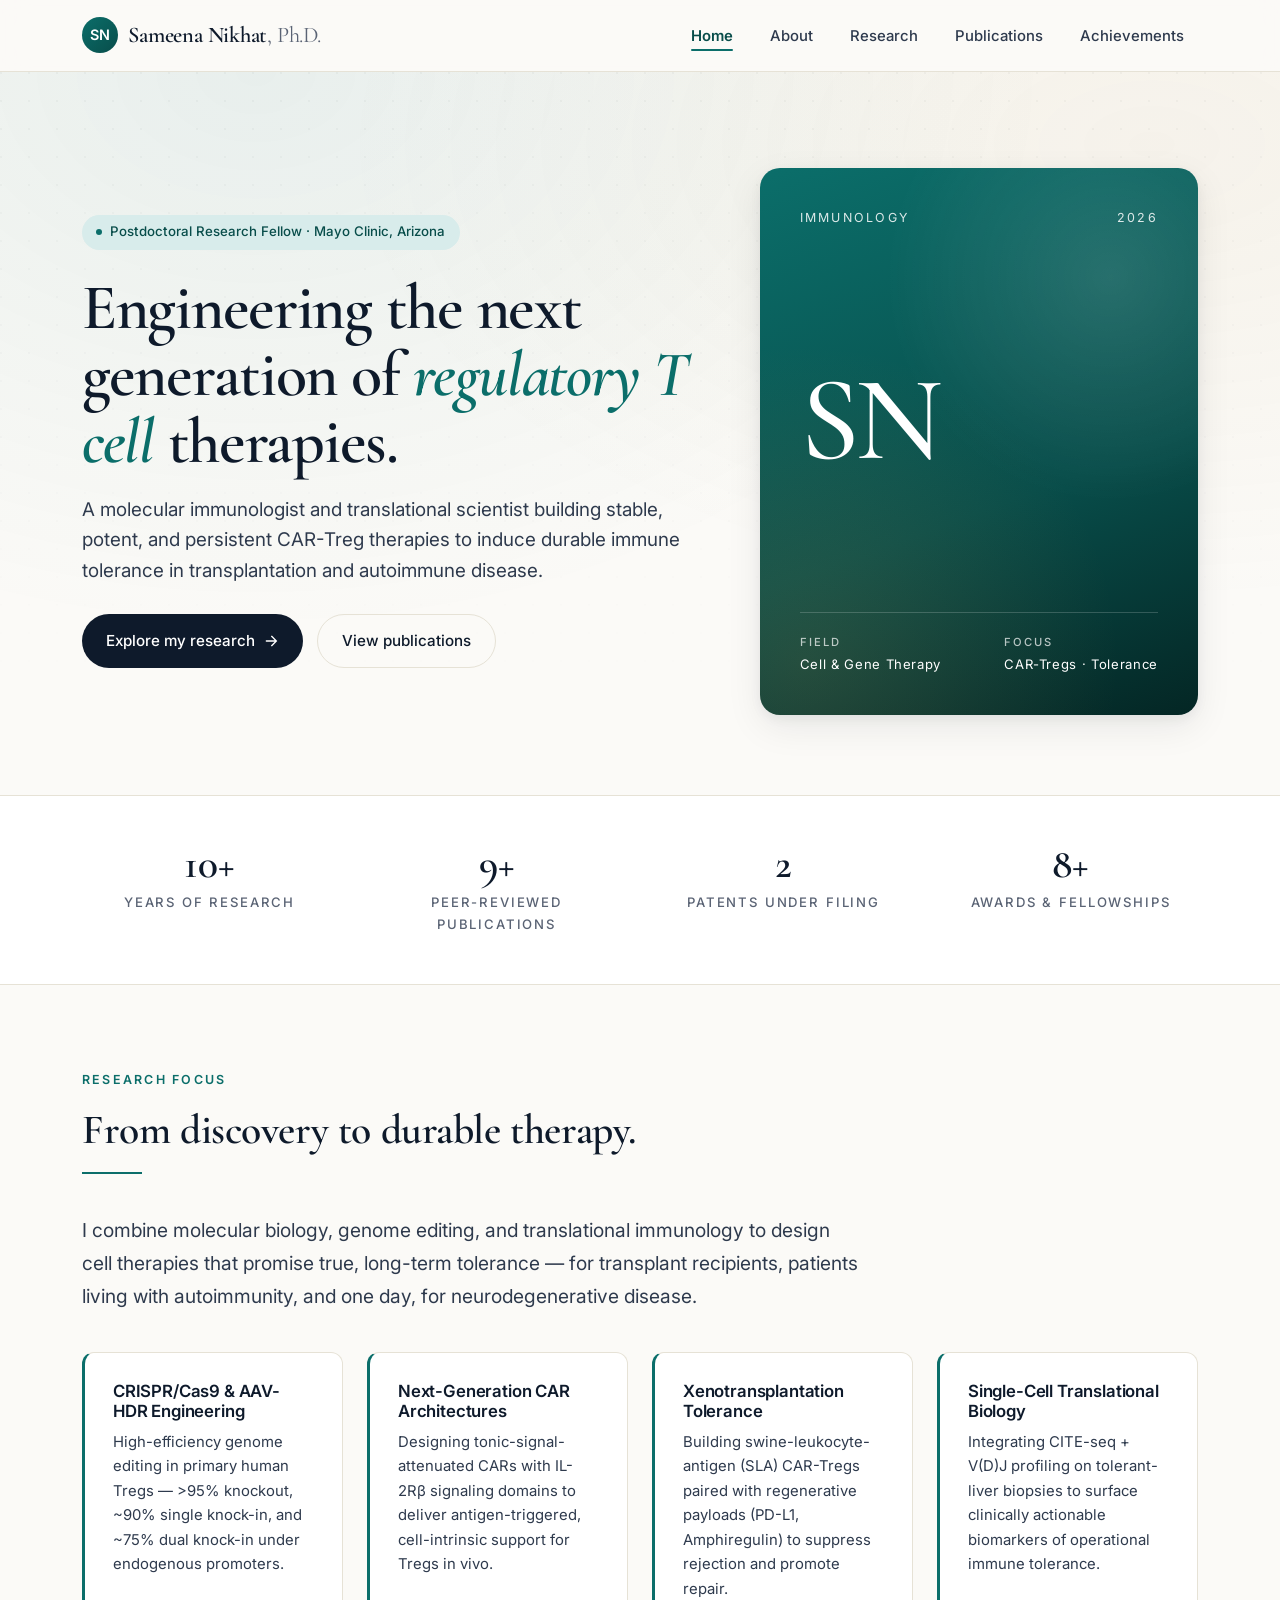
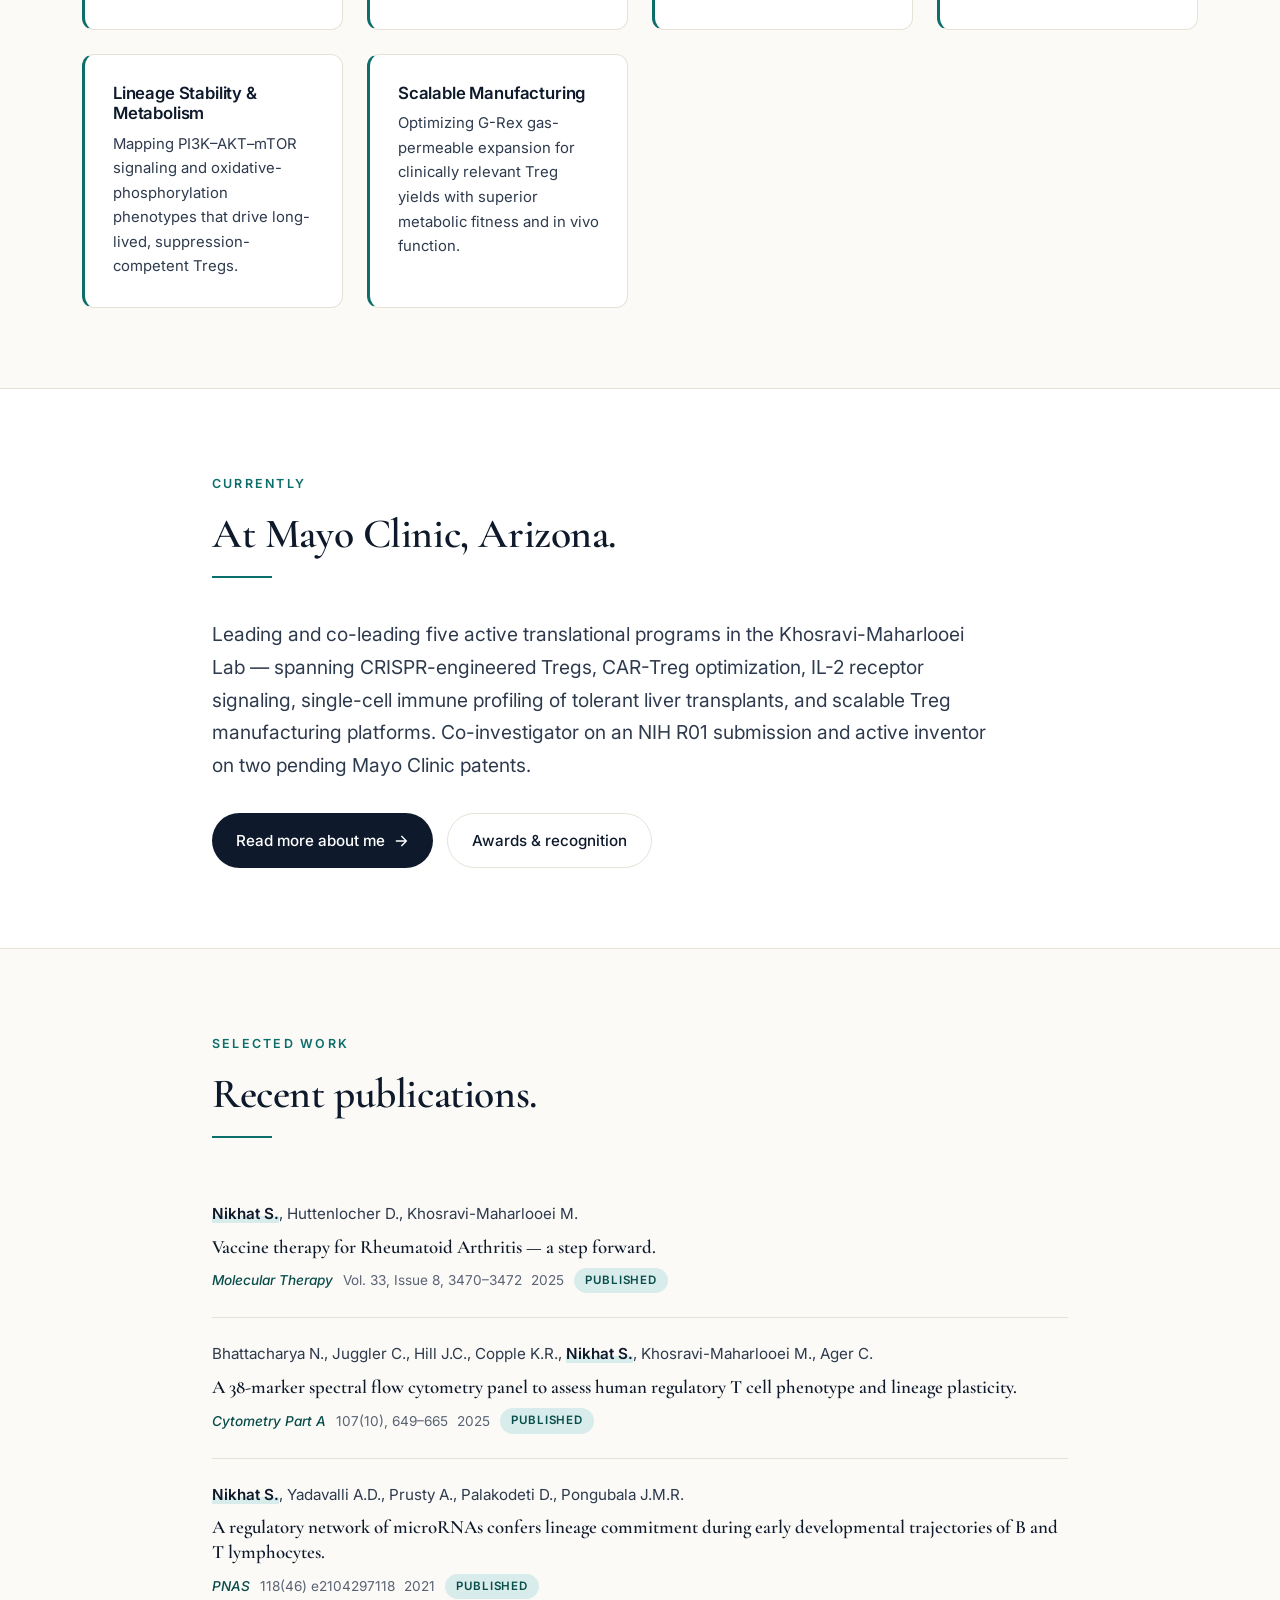
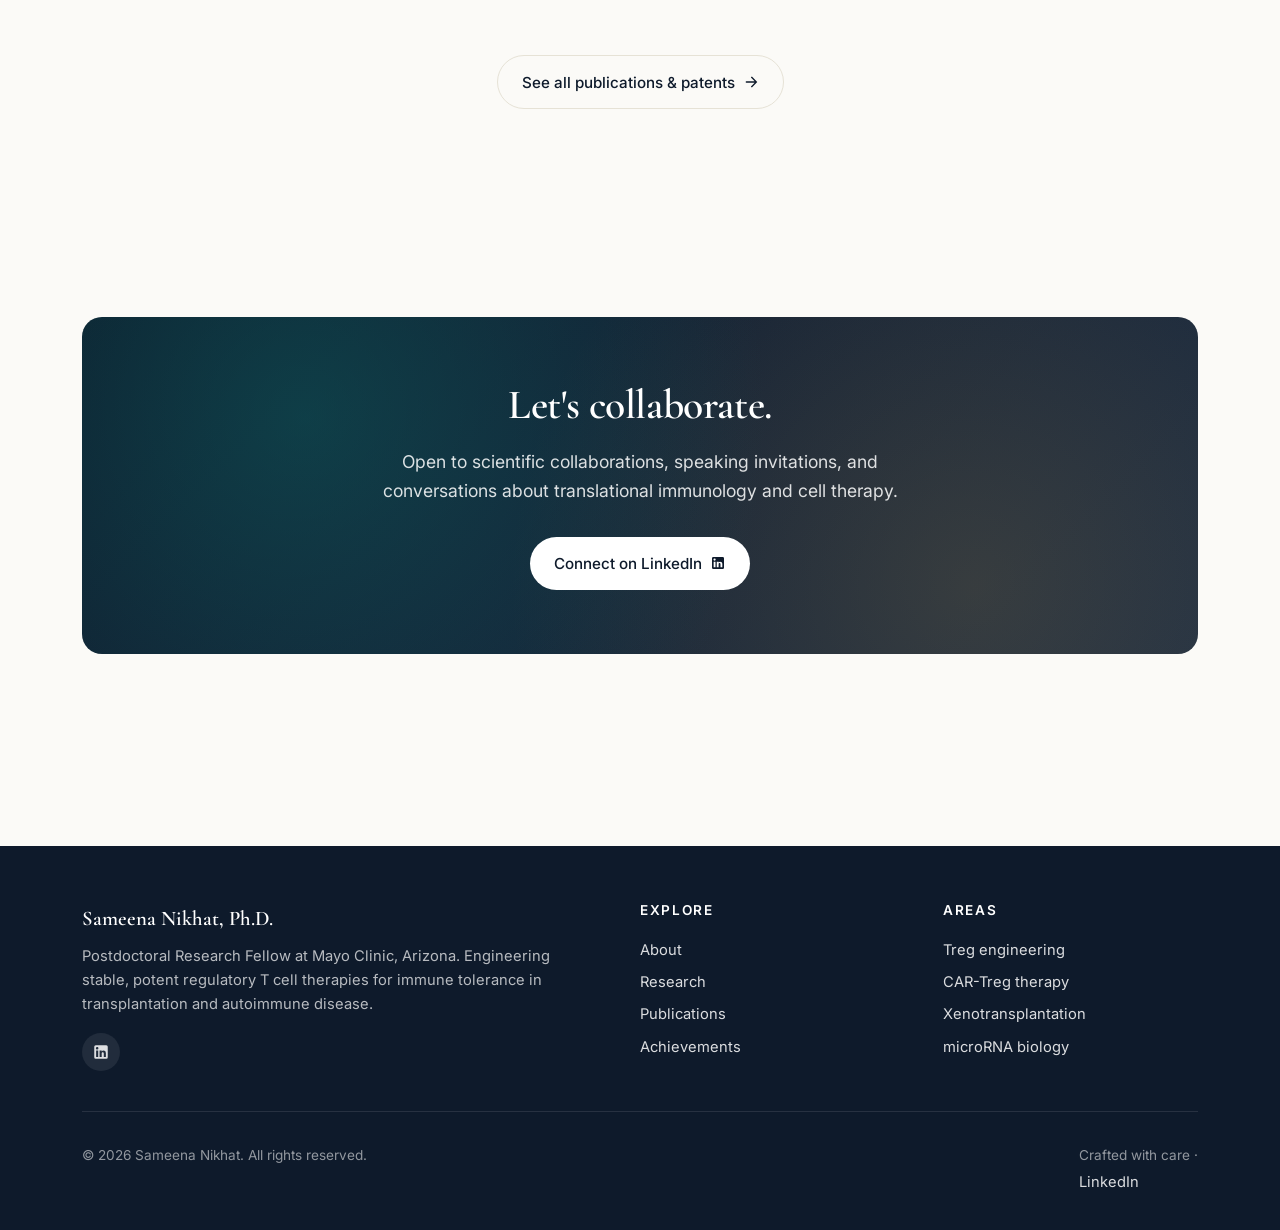
==== index.html @ 71b4f2ca "Initial commit: multi-page professional profile Five-page profile site for Sameena Nikhat, Ph.D. — P" ====
<!DOCTYPE html>
<html lang="en">
<head>
    <meta charset="UTF-8" />
    <meta name="viewport" content="width=device-width, initial-scale=1.0" />
    <title>Sameena Nikhat, Ph.D. — Immunologist · Cell &amp; Gene Therapy Scientist</title>
    <meta name="description" content="Postdoctoral Research Fellow at Mayo Clinic engineering next-generation regulatory T cell (Treg) and CAR-Treg therapies for transplantation tolerance and autoimmune disease." />
    <meta name="author" content="Sameena Nikhat" />
    <meta name="theme-color" content="#0b6e6a" />
    <meta property="og:title" content="Sameena Nikhat, Ph.D. — Immunologist · Cell &amp; Gene Therapy Scientist" />
    <meta property="og:description" content="Engineering stable, lymphodepletion-resistant Treg and CAR-Treg therapies for immune tolerance." />
    <meta property="og:type" content="website" />

    <link rel="preconnect" href="https://fonts.googleapis.com" />
    <link rel="preconnect" href="https://fonts.gstatic.com" crossorigin />
    <link href="https://fonts.googleapis.com/css2?family=Cormorant+Garamond:wght@500;600;700&family=Inter:wght@400;500;600;700&display=swap" rel="stylesheet" />
    <link rel="stylesheet" href="assets/css/styles.css" />
    <link rel="icon" type="image/svg+xml" href="data:image/svg+xml,%3Csvg xmlns='http://www.w3.org/2000/svg' viewBox='0 0 100 100'%3E%3Crect width='100' height='100' rx='22' fill='%230b6e6a'/%3E%3Ctext x='50' y='66' font-family='Georgia, serif' font-size='52' fill='white' text-anchor='middle' font-weight='600'%3ESN%3C/text%3E%3C/svg%3E" />
</head>
<body>
    <header class="nav" role="banner">
        <div class="nav-inner">
            <a href="index.html" class="brand" aria-label="Sameena Nikhat — home">
                <span class="brand-mark">SN</span>
                <span>Sameena Nikhat<span style="color: var(--color-muted); font-weight: 400;">, Ph.D.</span></span>
            </a>
            <button class="nav-toggle" aria-label="Toggle navigation menu" aria-expanded="false">
                <svg viewBox="0 0 24 24" fill="none" stroke="currentColor" stroke-width="2" stroke-linecap="round"><line x1="3" y1="6" x2="21" y2="6"/><line x1="3" y1="12" x2="21" y2="12"/><line x1="3" y1="18" x2="21" y2="18"/></svg>
            </button>
            <nav>
                <ul class="nav-links">
                    <li><a href="index.html" class="active">Home</a></li>
                    <li><a href="about.html">About</a></li>
                    <li><a href="research.html">Research</a></li>
                    <li><a href="publications.html">Publications</a></li>
                    <li><a href="achievements.html">Achievements</a></li>
                </ul>
            </nav>
        </div>
    </header>

    <main>
        <section class="hero" aria-label="Introduction">
            <div class="hero-inner">
                <div class="reveal">
                    <span class="hero-tagline"><span class="dot"></span> Postdoctoral Research Fellow · Mayo Clinic, Arizona</span>
                    <h1>Engineering the next generation of <span class="accent">regulatory T cell</span> therapies.</h1>
                    <p class="hero-subtitle">
                        A molecular immunologist and translational scientist building stable, potent, and persistent CAR-Treg therapies to induce durable immune tolerance in transplantation and autoimmune disease.
                    </p>
                    <div class="hero-actions">
                        <a href="research.html" class="btn btn-primary">
                            Explore my research
                            <svg viewBox="0 0 24 24" fill="none" stroke="currentColor" stroke-width="2" stroke-linecap="round"><path d="M5 12h14M13 5l7 7-7 7"/></svg>
                        </a>
                        <a href="publications.html" class="btn btn-ghost">
                            View publications
                        </a>
                    </div>
                </div>

                <div class="hero-card reveal" aria-hidden="true">
                    <div class="hero-card-top">
                        <span>Immunology</span>
                        <span>2026</span>
                    </div>
                    <div class="hero-card-monogram">SN</div>
                    <div class="hero-card-bottom">
                        <div>
                            <strong>Field</strong>
                            Cell &amp; Gene Therapy
                        </div>
                        <div>
                            <strong>Focus</strong>
                            CAR-Tregs · Tolerance
                        </div>
                    </div>
                </div>
            </div>
        </section>

        <section class="stats" aria-label="At a glance">
            <div class="container">
                <div class="stats-grid">
                    <div class="reveal">
                        <div class="stat-num" data-target="10" data-plus="true">10+</div>
                        <div class="stat-label">Years of Research</div>
                    </div>
                    <div class="reveal">
                        <div class="stat-num" data-target="9" data-plus="true">9+</div>
                        <div class="stat-label">Peer-Reviewed Publications</div>
                    </div>
                    <div class="reveal">
                        <div class="stat-num" data-target="2">2</div>
                        <div class="stat-label">Patents Under Filing</div>
                    </div>
                    <div class="reveal">
                        <div class="stat-num" data-target="8" data-plus="true">8+</div>
                        <div class="stat-label">Awards &amp; Fellowships</div>
                    </div>
                </div>
            </div>
        </section>

        <section aria-label="Research focus">
            <div class="container">
                <div class="reveal">
                    <span class="eyebrow">Research Focus</span>
                    <h2 class="section-title">From discovery to durable therapy.</h2>
                    <p class="lead">
                        I combine molecular biology, genome editing, and translational immunology to design cell therapies that promise true, long-term tolerance — for transplant recipients, patients living with autoimmunity, and one day, for neurodegenerative disease.
                    </p>
                </div>

                <div class="focus-list">
                    <div class="focus-item reveal">
                        <h3>CRISPR/Cas9 &amp; AAV-HDR Engineering</h3>
                        <p>High-efficiency genome editing in primary human Tregs — >95% knockout, ~90% single knock-in, and ~75% dual knock-in under endogenous promoters.</p>
                    </div>
                    <div class="focus-item reveal">
                        <h3>Next-Generation CAR Architectures</h3>
                        <p>Designing tonic-signal-attenuated CARs with IL-2Rβ signaling domains to deliver antigen-triggered, cell-intrinsic support for Tregs in vivo.</p>
                    </div>
                    <div class="focus-item reveal">
                        <h3>Xenotransplantation Tolerance</h3>
                        <p>Building swine-leukocyte-antigen (SLA) CAR-Tregs paired with regenerative payloads (PD-L1, Amphiregulin) to suppress rejection and promote repair.</p>
                    </div>
                    <div class="focus-item reveal">
                        <h3>Single-Cell Translational Biology</h3>
                        <p>Integrating CITE-seq + V(D)J profiling on tolerant-liver biopsies to surface clinically actionable biomarkers of operational immune tolerance.</p>
                    </div>
                    <div class="focus-item reveal">
                        <h3>Lineage Stability &amp; Metabolism</h3>
                        <p>Mapping PI3K–AKT–mTOR signaling and oxidative-phosphorylation phenotypes that drive long-lived, suppression-competent Tregs.</p>
                    </div>
                    <div class="focus-item reveal">
                        <h3>Scalable Manufacturing</h3>
                        <p>Optimizing G-Rex gas-permeable expansion for clinically relevant Treg yields with superior metabolic fitness and in vivo function.</p>
                    </div>
                </div>
            </div>
        </section>

        <section class="alt-bg" aria-label="Currently">
            <div class="container-narrow">
                <div class="reveal">
                    <span class="eyebrow">Currently</span>
                    <h2 class="section-title">At Mayo Clinic, Arizona.</h2>
                    <p class="lead" style="margin-bottom: 2rem;">
                        Leading and co-leading five active translational programs in the Khosravi-Maharlooei Lab — spanning CRISPR-engineered Tregs, CAR-Treg optimization, IL-2 receptor signaling, single-cell immune profiling of tolerant liver transplants, and scalable Treg manufacturing platforms. Co-investigator on an NIH R01 submission and active inventor on two pending Mayo Clinic patents.
                    </p>
                    <div class="hero-actions">
                        <a href="about.html" class="btn btn-primary">
                            Read more about me
                            <svg viewBox="0 0 24 24" fill="none" stroke="currentColor" stroke-width="2" stroke-linecap="round"><path d="M5 12h14M13 5l7 7-7 7"/></svg>
                        </a>
                        <a href="achievements.html" class="btn btn-ghost">Awards &amp; recognition</a>
                    </div>
                </div>
            </div>
        </section>

        <section aria-label="Selected publications">
            <div class="container-narrow">
                <div class="reveal">
                    <span class="eyebrow">Selected Work</span>
                    <h2 class="section-title">Recent publications.</h2>
                </div>

                <ul class="pub-list">
                    <li class="pub-item reveal">
                        <p class="pub-authors"><span class="self">Nikhat S.</span>, Huttenlocher D., Khosravi-Maharlooei M.</p>
                        <p class="pub-title">Vaccine therapy for Rheumatoid Arthritis — a step forward.</p>
                        <div class="pub-meta">
                            <span class="pub-journal">Molecular Therapy</span>
                            <span>Vol. 33, Issue 8, 3470–3472</span>
                            <span>2025</span>
                            <span class="pub-badge published">Published</span>
                        </div>
                    </li>
                    <li class="pub-item reveal">
                        <p class="pub-authors">Bhattacharya N., Juggler C., Hill J.C., Copple K.R., <span class="self">Nikhat S.</span>, Khosravi-Maharlooei M., Ager C.</p>
                        <p class="pub-title">A 38-marker spectral flow cytometry panel to assess human regulatory T cell phenotype and lineage plasticity.</p>
                        <div class="pub-meta">
                            <span class="pub-journal">Cytometry Part A</span>
                            <span>107(10), 649–665</span>
                            <span>2025</span>
                            <span class="pub-badge published">Published</span>
                        </div>
                    </li>
                    <li class="pub-item reveal">
                        <p class="pub-authors"><span class="self">Nikhat S.</span>, Yadavalli A.D., Prusty A., Palakodeti D., Pongubala J.M.R.</p>
                        <p class="pub-title">A regulatory network of microRNAs confers lineage commitment during early developmental trajectories of B and T lymphocytes.</p>
                        <div class="pub-meta">
                            <span class="pub-journal">PNAS</span>
                            <span>118(46) e2104297118</span>
                            <span>2021</span>
                            <span class="pub-badge published">Published</span>
                        </div>
                    </li>
                </ul>

                <div style="text-align: center; margin-top: 2rem;">
                    <a href="publications.html" class="btn btn-ghost">
                        See all publications &amp; patents
                        <svg viewBox="0 0 24 24" fill="none" stroke="currentColor" stroke-width="2" stroke-linecap="round"><path d="M5 12h14M13 5l7 7-7 7"/></svg>
                    </a>
                </div>
            </div>
        </section>

        <section>
            <div class="container">
                <div class="cta reveal">
                    <h2>Let's collaborate.</h2>
                    <p>Open to scientific collaborations, speaking invitations, and conversations about translational immunology and cell therapy.</p>
                    <a href="https://www.linkedin.com/in/sameena-nikhat-0a980424a/" target="_blank" rel="noopener noreferrer" class="btn btn-primary">
                        Connect on LinkedIn
                        <svg viewBox="0 0 24 24" fill="currentColor"><path d="M19 3a2 2 0 0 1 2 2v14a2 2 0 0 1-2 2H5a2 2 0 0 1-2-2V5a2 2 0 0 1 2-2h14m-.5 15.5v-5.3a3.26 3.26 0 0 0-3.26-3.26c-.85 0-1.84.52-2.32 1.3v-1.11h-2.79v8.37h2.79v-4.93c0-.77.62-1.4 1.39-1.4a1.4 1.4 0 0 1 1.4 1.4v4.93h2.79M6.88 8.56a1.68 1.68 0 0 0 1.68-1.68c0-.93-.75-1.69-1.68-1.69a1.69 1.69 0 0 0-1.69 1.69c0 .93.76 1.68 1.69 1.68m1.39 9.94v-8.37H5.5v8.37h2.77z"/></svg>
                    </a>
                </div>
            </div>
        </section>
    </main>

    <footer role="contentinfo">
        <div class="container">
            <div class="footer-grid">
                <div>
                    <p class="footer-brand">Sameena Nikhat, Ph.D.</p>
                    <p>Postdoctoral Research Fellow at Mayo Clinic, Arizona. Engineering stable, potent regulatory T cell therapies for immune tolerance in transplantation and autoimmune disease.</p>
                    <div class="social-row" aria-label="Social links">
                        <a href="https://www.linkedin.com/in/sameena-nikhat-0a980424a/" target="_blank" rel="noopener noreferrer" aria-label="LinkedIn">
                            <svg viewBox="0 0 24 24" fill="currentColor"><path d="M19 3a2 2 0 0 1 2 2v14a2 2 0 0 1-2 2H5a2 2 0 0 1-2-2V5a2 2 0 0 1 2-2h14m-.5 15.5v-5.3a3.26 3.26 0 0 0-3.26-3.26c-.85 0-1.84.52-2.32 1.3v-1.11h-2.79v8.37h2.79v-4.93c0-.77.62-1.4 1.39-1.4a1.4 1.4 0 0 1 1.4 1.4v4.93h2.79M6.88 8.56a1.68 1.68 0 0 0 1.68-1.68c0-.93-.75-1.69-1.68-1.69a1.69 1.69 0 0 0-1.69 1.69c0 .93.76 1.68 1.69 1.68m1.39 9.94v-8.37H5.5v8.37h2.77z"/></svg>
                        </a>
                    </div>
                </div>
                <div>
                    <h4>Explore</h4>
                    <a href="about.html">About</a>
                    <a href="research.html">Research</a>
                    <a href="publications.html">Publications</a>
                    <a href="achievements.html">Achievements</a>
                </div>
                <div>
                    <h4>Areas</h4>
                    <a href="research.html#postdoctoral">Treg engineering</a>
                    <a href="research.html#postdoctoral">CAR-Treg therapy</a>
                    <a href="research.html#postdoctoral">Xenotransplantation</a>
                    <a href="research.html#predoctoral">microRNA biology</a>
                </div>
            </div>
            <div class="footer-bottom">
                <span>&copy; <span data-year>2026</span> Sameena Nikhat. All rights reserved.</span>
                <span>Crafted with care · <a href="https://www.linkedin.com/in/sameena-nikhat-0a980424a/" target="_blank" rel="noopener noreferrer">LinkedIn</a></span>
            </div>
        </div>
    </footer>

    <script src="assets/js/main.js"></script>
</body>
</html>
---- assets/css/styles.css ----
/* =============================================================
   Sameena Nikhat — Professional Profile
   Design system: warm-modern scientific
   ============================================================= */

:root {
    --color-bg: #fbfaf7;
    --color-bg-elevated: #ffffff;
    --color-bg-tint: #f3efe7;
    --color-ink: #0e1a2b;
    --color-ink-soft: #2e3a4d;
    --color-muted: #5a6374;
    --color-rule: #e6e2d6;
    --color-accent: #0b6e6a;
    --color-accent-soft: #d8eceb;
    --color-accent-deep: #084d4a;
    --color-gold: #b08a3e;

    --font-display: "Cormorant Garamond", "Playfair Display", Georgia, serif;
    --font-body: "Inter", -apple-system, BlinkMacSystemFont, "Segoe UI", Roboto, sans-serif;
    --font-mono: "JetBrains Mono", ui-monospace, "SF Mono", monospace;

    --shadow-sm: 0 1px 2px rgba(14, 26, 43, 0.04), 0 1px 3px rgba(14, 26, 43, 0.06);
    --shadow-md: 0 4px 14px rgba(14, 26, 43, 0.06), 0 2px 6px rgba(14, 26, 43, 0.04);
    --shadow-lg: 0 12px 36px rgba(14, 26, 43, 0.08), 0 4px 12px rgba(14, 26, 43, 0.05);

    --radius-sm: 6px;
    --radius-md: 12px;
    --radius-lg: 20px;

    --max-width: 1180px;
    --transition: 220ms cubic-bezier(0.4, 0, 0.2, 1);
}

* {
    box-sizing: border-box;
    margin: 0;
    padding: 0;
}

html {
    scroll-behavior: smooth;
    font-size: 16px;
}

body {
    background-color: var(--color-bg);
    color: var(--color-ink);
    font-family: var(--font-body);
    font-weight: 400;
    line-height: 1.65;
    -webkit-font-smoothing: antialiased;
    -moz-osx-font-smoothing: grayscale;
    text-rendering: optimizeLegibility;
    overflow-x: hidden;
}

a {
    color: var(--color-accent);
    text-decoration: none;
    transition: color var(--transition);
}

a:hover {
    color: var(--color-accent-deep);
}

img {
    max-width: 100%;
    display: block;
}

/* =========== Layout =========== */
.container {
    max-width: var(--max-width);
    margin: 0 auto;
    padding: 0 2rem;
}

.container-narrow {
    max-width: 920px;
    margin: 0 auto;
    padding: 0 2rem;
}

section {
    padding: 5rem 0;
}

/* =========== Typography =========== */
h1, h2, h3, h4 {
    font-family: var(--font-display);
    font-weight: 600;
    color: var(--color-ink);
    letter-spacing: -0.01em;
    line-height: 1.2;
}

h1 {
    font-size: clamp(2.4rem, 5vw, 4rem);
    line-height: 1.05;
    letter-spacing: -0.02em;
}

h2 {
    font-size: clamp(1.85rem, 3.5vw, 2.6rem);
    margin-bottom: 1.25rem;
}

h3 {
    font-size: 1.45rem;
    margin-bottom: 0.6rem;
    font-weight: 600;
}

h4 {
    font-size: 1.15rem;
    font-family: var(--font-body);
    font-weight: 600;
    letter-spacing: 0.02em;
    color: var(--color-ink-soft);
}

p {
    margin-bottom: 1rem;
    color: var(--color-ink-soft);
}

.eyebrow {
    font-family: var(--font-body);
    font-size: 0.78rem;
    font-weight: 600;
    letter-spacing: 0.18em;
    text-transform: uppercase;
    color: var(--color-accent);
    margin-bottom: 1rem;
    display: inline-block;
}

.section-title {
    margin-bottom: 2.5rem;
    position: relative;
}

.section-title::after {
    content: "";
    display: block;
    width: 60px;
    height: 2px;
    background: var(--color-accent);
    margin-top: 1rem;
}

.lead {
    font-size: 1.2rem;
    color: var(--color-ink-soft);
    line-height: 1.7;
    max-width: 65ch;
}

/* =========== Navigation =========== */
.nav {
    position: sticky;
    top: 0;
    z-index: 100;
    background: rgba(251, 250, 247, 0.85);
    backdrop-filter: saturate(180%) blur(14px);
    -webkit-backdrop-filter: saturate(180%) blur(14px);
    border-bottom: 1px solid var(--color-rule);
    transition: box-shadow var(--transition);
}

.nav.scrolled {
    box-shadow: var(--shadow-sm);
}

.nav-inner {
    max-width: var(--max-width);
    margin: 0 auto;
    padding: 1.05rem 2rem;
    display: flex;
    align-items: center;
    justify-content: space-between;
    gap: 1.5rem;
}

.brand {
    font-family: var(--font-display);
    font-size: 1.4rem;
    font-weight: 600;
    color: var(--color-ink);
    display: flex;
    align-items: center;
    gap: 0.65rem;
    letter-spacing: -0.01em;
}

.brand-mark {
    display: inline-flex;
    width: 36px;
    height: 36px;
    border-radius: 50%;
    background: linear-gradient(135deg, var(--color-accent) 0%, var(--color-accent-deep) 100%);
    color: #fff;
    align-items: center;
    justify-content: center;
    font-family: var(--font-body);
    font-weight: 600;
    font-size: 0.9rem;
    letter-spacing: 0.02em;
}

.nav-links {
    display: flex;
    align-items: center;
    gap: 0.5rem;
    list-style: none;
}

.nav-links a {
    color: var(--color-ink-soft);
    font-size: 0.93rem;
    font-weight: 500;
    padding: 0.5rem 0.9rem;
    border-radius: var(--radius-sm);
    position: relative;
    transition: color var(--transition), background var(--transition);
}

.nav-links a:hover {
    color: var(--color-accent-deep);
    background: var(--color-accent-soft);
}

.nav-links a.active {
    color: var(--color-accent-deep);
    font-weight: 600;
}

.nav-links a.active::after {
    content: "";
    position: absolute;
    left: 0.9rem;
    right: 0.9rem;
    bottom: 0.1rem;
    height: 2px;
    background: var(--color-accent);
    border-radius: 2px;
}

.nav-toggle {
    display: none;
    background: transparent;
    border: 0;
    cursor: pointer;
    padding: 0.5rem;
    color: var(--color-ink);
}

.nav-toggle svg {
    width: 24px;
    height: 24px;
}

/* =========== Hero =========== */
.hero {
    padding: 6rem 0 5rem;
    background:
        radial-gradient(ellipse at 20% 0%, rgba(11, 110, 106, 0.08) 0%, transparent 55%),
        radial-gradient(ellipse at 90% 10%, rgba(176, 138, 62, 0.07) 0%, transparent 50%),
        var(--color-bg);
    position: relative;
    overflow: hidden;
}

.hero::before {
    content: "";
    position: absolute;
    inset: 0;
    background-image:
        radial-gradient(circle at 1px 1px, rgba(14, 26, 43, 0.045) 1px, transparent 0);
    background-size: 28px 28px;
    pointer-events: none;
    mask-image: linear-gradient(to bottom, rgba(0, 0, 0, 0.75), transparent 90%);
    -webkit-mask-image: linear-gradient(to bottom, rgba(0, 0, 0, 0.75), transparent 90%);
}

.hero-inner {
    max-width: var(--max-width);
    margin: 0 auto;
    padding: 0 2rem;
    display: grid;
    grid-template-columns: 1.4fr 1fr;
    gap: 4rem;
    align-items: center;
    position: relative;
    z-index: 1;
}

.hero h1 {
    margin-bottom: 1.25rem;
}

.hero h1 .accent {
    color: var(--color-accent);
    font-style: italic;
}

.hero-subtitle {
    font-size: 1.18rem;
    color: var(--color-ink-soft);
    margin-bottom: 1.75rem;
    line-height: 1.6;
    max-width: 50ch;
}

.hero-tagline {
    display: inline-flex;
    align-items: center;
    gap: 0.5rem;
    background: var(--color-accent-soft);
    color: var(--color-accent-deep);
    padding: 0.4rem 0.9rem;
    border-radius: 99px;
    font-size: 0.83rem;
    font-weight: 500;
    margin-bottom: 1.5rem;
}

.hero-tagline .dot {
    width: 6px;
    height: 6px;
    border-radius: 50%;
    background: var(--color-accent);
    animation: pulse 2.4s ease-in-out infinite;
}

@keyframes pulse {
    0%, 100% { opacity: 1; transform: scale(1); }
    50% { opacity: 0.55; transform: scale(1.35); }
}

.hero-actions {
    display: flex;
    gap: 0.85rem;
    flex-wrap: wrap;
    margin-top: 0.5rem;
}

.btn {
    display: inline-flex;
    align-items: center;
    gap: 0.5rem;
    padding: 0.85rem 1.5rem;
    border-radius: 99px;
    font-weight: 500;
    font-size: 0.95rem;
    cursor: pointer;
    border: none;
    transition: transform var(--transition), box-shadow var(--transition), background var(--transition);
}

.btn-primary {
    background: var(--color-ink);
    color: #fff;
}

.btn-primary:hover {
    background: var(--color-accent-deep);
    color: #fff;
    transform: translateY(-2px);
    box-shadow: var(--shadow-md);
}

.btn-ghost {
    background: transparent;
    color: var(--color-ink);
    border: 1.5px solid var(--color-rule);
}

.btn-ghost:hover {
    border-color: var(--color-ink);
    color: var(--color-ink);
    transform: translateY(-2px);
}

.btn svg {
    width: 16px;
    height: 16px;
}

/* Avatar / Portrait card */
.hero-card {
    position: relative;
    aspect-ratio: 4 / 5;
    border-radius: var(--radius-lg);
    background: linear-gradient(160deg, var(--color-accent) 0%, var(--color-accent-deep) 60%, #042624 100%);
    box-shadow: var(--shadow-lg);
    overflow: hidden;
    color: #fff;
    padding: 2.5rem;
    display: flex;
    flex-direction: column;
    justify-content: space-between;
}

.hero-card::before {
    content: "";
    position: absolute;
    inset: 0;
    background:
        radial-gradient(circle at 80% 20%, rgba(255,255,255,0.12), transparent 40%),
        radial-gradient(circle at 10% 90%, rgba(176, 138, 62, 0.18), transparent 50%);
    pointer-events: none;
}

.hero-card-top {
    display: flex;
    justify-content: space-between;
    align-items: flex-start;
    font-size: 0.78rem;
    letter-spacing: 0.18em;
    text-transform: uppercase;
    opacity: 0.85;
}

.hero-card-monogram {
    font-family: var(--font-display);
    font-size: 7.5rem;
    line-height: 0.9;
    font-weight: 500;
    letter-spacing: -0.04em;
    z-index: 1;
}

.hero-card-bottom {
    border-top: 1px solid rgba(255, 255, 255, 0.18);
    padding-top: 1.25rem;
    display: flex;
    justify-content: space-between;
    font-size: 0.82rem;
    letter-spacing: 0.05em;
    z-index: 1;
}

.hero-card-bottom strong {
    display: block;
    font-weight: 500;
    margin-bottom: 0.15rem;
    opacity: 0.7;
    font-size: 0.7rem;
    letter-spacing: 0.18em;
    text-transform: uppercase;
}

/* =========== Stats Strip =========== */
.stats {
    background: var(--color-bg-elevated);
    border-top: 1px solid var(--color-rule);
    border-bottom: 1px solid var(--color-rule);
    padding: 3rem 0;
}

.stats-grid {
    display: grid;
    grid-template-columns: repeat(4, 1fr);
    gap: 2rem;
    text-align: center;
}

.stat-num {
    font-family: var(--font-display);
    font-size: 2.6rem;
    font-weight: 600;
    color: var(--color-ink);
    line-height: 1;
    margin-bottom: 0.4rem;
}

.stat-num .plus {
    color: var(--color-accent);
}

.stat-label {
    font-size: 0.82rem;
    text-transform: uppercase;
    letter-spacing: 0.14em;
    color: var(--color-muted);
    font-weight: 500;
}

/* =========== Cards =========== */
.card {
    background: var(--color-bg-elevated);
    border-radius: var(--radius-md);
    padding: 2rem;
    border: 1px solid var(--color-rule);
    transition: transform var(--transition), box-shadow var(--transition), border-color var(--transition);
}

.card:hover {
    transform: translateY(-4px);
    box-shadow: var(--shadow-lg);
    border-color: transparent;
}

.card-grid {
    display: grid;
    grid-template-columns: repeat(auto-fit, minmax(280px, 1fr));
    gap: 1.5rem;
}

.card-icon {
    display: inline-flex;
    width: 44px;
    height: 44px;
    border-radius: 12px;
    background: var(--color-accent-soft);
    color: var(--color-accent-deep);
    align-items: center;
    justify-content: center;
    margin-bottom: 1rem;
    font-size: 1.2rem;
}

/* =========== Focus areas (home page) =========== */
.focus-list {
    display: grid;
    grid-template-columns: repeat(auto-fit, minmax(260px, 1fr));
    gap: 1.5rem;
    margin-top: 2.5rem;
}

.focus-item {
    padding: 1.75rem;
    background: var(--color-bg-elevated);
    border-radius: var(--radius-md);
    border: 1px solid var(--color-rule);
    border-left: 3px solid var(--color-accent);
    transition: all var(--transition);
}

.focus-item:hover {
    border-left-width: 6px;
    transform: translateX(2px);
    box-shadow: var(--shadow-md);
}

.focus-item h3 {
    font-family: var(--font-body);
    font-weight: 600;
    font-size: 1.05rem;
    margin-bottom: 0.5rem;
    color: var(--color-ink);
}

.focus-item p {
    font-size: 0.93rem;
    margin: 0;
    color: var(--color-ink-soft);
}

/* =========== Timeline =========== */
.timeline {
    position: relative;
    padding-left: 2.5rem;
}

.timeline::before {
    content: "";
    position: absolute;
    left: 9px;
    top: 8px;
    bottom: 8px;
    width: 2px;
    background: linear-gradient(to bottom, var(--color-accent) 0%, var(--color-rule) 100%);
}

.timeline-item {
    position: relative;
    padding-bottom: 2.5rem;
}

.timeline-item:last-child {
    padding-bottom: 0;
}

.timeline-item::before {
    content: "";
    position: absolute;
    left: -2.5rem;
    top: 0.5rem;
    width: 20px;
    height: 20px;
    border-radius: 50%;
    background: var(--color-bg);
    border: 3px solid var(--color-accent);
    box-shadow: 0 0 0 4px var(--color-bg);
}

.timeline-period {
    font-size: 0.82rem;
    color: var(--color-accent-deep);
    font-weight: 600;
    letter-spacing: 0.06em;
    text-transform: uppercase;
    margin-bottom: 0.3rem;
}

.timeline-title {
    font-size: 1.25rem;
    margin-bottom: 0.3rem;
    color: var(--color-ink);
    font-family: var(--font-display);
}

.timeline-place {
    font-size: 0.95rem;
    color: var(--color-muted);
    margin-bottom: 0.6rem;
    font-style: italic;
}

/* =========== Research project styling =========== */
.project {
    background: var(--color-bg-elevated);
    border-radius: var(--radius-md);
    padding: 2.5rem;
    margin-bottom: 2rem;
    border: 1px solid var(--color-rule);
    box-shadow: var(--shadow-sm);
    transition: box-shadow var(--transition);
}

.project:hover {
    box-shadow: var(--shadow-md);
}

.project-header {
    display: flex;
    justify-content: space-between;
    align-items: flex-start;
    gap: 1.5rem;
    margin-bottom: 1.25rem;
    flex-wrap: wrap;
}

.project-meta {
    display: flex;
    flex-direction: column;
    gap: 0.4rem;
}

.project-label {
    font-size: 0.74rem;
    text-transform: uppercase;
    letter-spacing: 0.18em;
    color: var(--color-accent);
    font-weight: 600;
}

.project-title {
    font-family: var(--font-display);
    font-size: 1.55rem;
    font-weight: 600;
    color: var(--color-ink);
    line-height: 1.3;
    max-width: 70ch;
}

.project-tag {
    display: inline-flex;
    padding: 0.3rem 0.85rem;
    background: var(--color-accent-soft);
    color: var(--color-accent-deep);
    border-radius: 99px;
    font-size: 0.78rem;
    font-weight: 600;
    white-space: nowrap;
    height: fit-content;
}

.project-section {
    margin-top: 1.25rem;
}

.project-section h4 {
    font-size: 0.85rem;
    text-transform: uppercase;
    letter-spacing: 0.12em;
    color: var(--color-muted);
    margin-bottom: 0.6rem;
    font-family: var(--font-body);
    font-weight: 600;
}

.project-section p {
    font-size: 0.97rem;
    color: var(--color-ink-soft);
    line-height: 1.7;
    margin: 0;
}

.project-outcomes ul {
    list-style: none;
    padding: 0;
}

.project-outcomes li {
    position: relative;
    padding-left: 1.5rem;
    margin-bottom: 0.6rem;
    font-size: 0.95rem;
    color: var(--color-ink-soft);
    line-height: 1.65;
}

.project-outcomes li::before {
    content: "›";
    position: absolute;
    left: 0;
    top: -2px;
    color: var(--color-accent);
    font-weight: 600;
    font-size: 1.2rem;
}

/* =========== Publications =========== */
.pub-list {
    list-style: none;
    padding: 0;
}

.pub-item {
    padding: 1.5rem 0;
    border-bottom: 1px solid var(--color-rule);
}

.pub-item:last-child {
    border-bottom: none;
}

.pub-authors {
    font-size: 0.95rem;
    color: var(--color-ink-soft);
    margin-bottom: 0.5rem;
    line-height: 1.6;
}

.pub-authors .self {
    color: var(--color-ink);
    font-weight: 600;
    background: linear-gradient(transparent 65%, var(--color-accent-soft) 65%);
}

.pub-title {
    font-family: var(--font-display);
    font-size: 1.18rem;
    font-weight: 600;
    color: var(--color-ink);
    margin-bottom: 0.5rem;
    line-height: 1.35;
}

.pub-meta {
    display: flex;
    flex-wrap: wrap;
    gap: 0.6rem;
    align-items: center;
    font-size: 0.85rem;
    color: var(--color-muted);
}

.pub-journal {
    font-style: italic;
    color: var(--color-accent-deep);
    font-weight: 500;
}

.pub-badge {
    display: inline-flex;
    padding: 0.2rem 0.7rem;
    border-radius: 99px;
    font-size: 0.72rem;
    font-weight: 600;
    text-transform: uppercase;
    letter-spacing: 0.08em;
}

.pub-badge.published {
    background: var(--color-accent-soft);
    color: var(--color-accent-deep);
}

.pub-badge.submitted {
    background: #fff4d9;
    color: #8b6914;
}

.pub-badge.preparation {
    background: #f0f0f0;
    color: var(--color-muted);
}

/* =========== Skill chips =========== */
.skill-group {
    margin-bottom: 2rem;
}

.skill-group h4 {
    margin-bottom: 1rem;
    color: var(--color-ink);
    font-size: 1.05rem;
}

.chips {
    display: flex;
    flex-wrap: wrap;
    gap: 0.5rem;
}

.chip {
    display: inline-flex;
    padding: 0.45rem 0.95rem;
    background: var(--color-bg-elevated);
    border: 1px solid var(--color-rule);
    border-radius: 99px;
    font-size: 0.88rem;
    color: var(--color-ink-soft);
    transition: all var(--transition);
    font-weight: 500;
}

.chip:hover {
    border-color: var(--color-accent);
    color: var(--color-accent-deep);
    background: var(--color-accent-soft);
    transform: translateY(-1px);
}

/* =========== Awards =========== */
.award-grid {
    display: grid;
    grid-template-columns: repeat(auto-fit, minmax(280px, 1fr));
    gap: 1rem;
}

.award {
    display: flex;
    gap: 1rem;
    padding: 1.25rem;
    background: var(--color-bg-elevated);
    border-radius: var(--radius-md);
    border: 1px solid var(--color-rule);
    transition: transform var(--transition), border-color var(--transition);
}

.award:hover {
    transform: translateY(-2px);
    border-color: var(--color-gold);
}

.award-icon {
    flex-shrink: 0;
    width: 36px;
    height: 36px;
    border-radius: 50%;
    background: linear-gradient(135deg, #f3d68b, var(--color-gold));
    color: #fff;
    display: flex;
    align-items: center;
    justify-content: center;
    font-size: 0.95rem;
}

.award-year {
    font-size: 0.78rem;
    color: var(--color-accent-deep);
    font-weight: 600;
    letter-spacing: 0.08em;
    margin-bottom: 0.2rem;
}

.award-title {
    font-size: 0.95rem;
    color: var(--color-ink);
    line-height: 1.45;
    font-weight: 500;
}

.award-issuer {
    font-size: 0.85rem;
    color: var(--color-muted);
    margin-top: 0.25rem;
}

/* =========== Section dividers =========== */
.alt-bg {
    background: var(--color-bg-elevated);
    border-top: 1px solid var(--color-rule);
    border-bottom: 1px solid var(--color-rule);
}

.tint-bg {
    background: linear-gradient(180deg, var(--color-bg) 0%, var(--color-bg-tint) 100%);
}

/* =========== Page hero (subpages) =========== */
.page-hero {
    padding: 4.5rem 0 3rem;
    background:
        radial-gradient(ellipse at 0% 100%, rgba(11, 110, 106, 0.06) 0%, transparent 50%),
        var(--color-bg);
    border-bottom: 1px solid var(--color-rule);
}

.page-hero h1 {
    font-size: clamp(2.2rem, 4.5vw, 3.2rem);
    margin-bottom: 1rem;
}

.page-hero p {
    font-size: 1.1rem;
    max-width: 65ch;
    color: var(--color-ink-soft);
}

/* =========== CTA block =========== */
.cta {
    background: linear-gradient(135deg, var(--color-ink) 0%, #1c2d44 100%);
    color: #fff;
    border-radius: var(--radius-lg);
    padding: 4rem 3rem;
    text-align: center;
    margin: 3rem 0;
    position: relative;
    overflow: hidden;
}

.cta::before {
    content: "";
    position: absolute;
    inset: 0;
    background:
        radial-gradient(circle at 20% 30%, rgba(11, 110, 106, 0.4), transparent 50%),
        radial-gradient(circle at 80% 80%, rgba(176, 138, 62, 0.2), transparent 50%);
    pointer-events: none;
}

.cta h2 {
    color: #fff;
    margin-bottom: 1rem;
    position: relative;
}

.cta p {
    color: rgba(255, 255, 255, 0.85);
    font-size: 1.1rem;
    max-width: 50ch;
    margin: 0 auto 2rem;
    position: relative;
}

.cta .btn-primary {
    background: #fff;
    color: var(--color-ink);
    position: relative;
}

.cta .btn-primary:hover {
    background: var(--color-accent-soft);
    color: var(--color-ink);
}

/* =========== Footer =========== */
footer {
    background: var(--color-ink);
    color: rgba(255, 255, 255, 0.7);
    padding: 3.5rem 0 2rem;
    margin-top: 4rem;
}

.footer-grid {
    display: grid;
    grid-template-columns: 2fr 1fr 1fr;
    gap: 3rem;
    margin-bottom: 2.5rem;
}

footer h4 {
    color: #fff;
    margin-bottom: 1rem;
    font-size: 0.85rem;
    text-transform: uppercase;
    letter-spacing: 0.12em;
    font-family: var(--font-body);
}

footer p {
    color: rgba(255, 255, 255, 0.7);
    font-size: 0.92rem;
}

footer a {
    color: rgba(255, 255, 255, 0.85);
    font-size: 0.92rem;
    display: block;
    padding: 0.25rem 0;
}

footer a:hover {
    color: var(--color-accent-soft);
}

.footer-brand {
    font-family: var(--font-display);
    font-size: 1.3rem;
    color: #fff;
    margin-bottom: 0.5rem;
    font-weight: 600;
}

.footer-bottom {
    padding-top: 2rem;
    border-top: 1px solid rgba(255, 255, 255, 0.1);
    display: flex;
    justify-content: space-between;
    flex-wrap: wrap;
    gap: 1rem;
    font-size: 0.85rem;
    color: rgba(255, 255, 255, 0.55);
}

.social-row {
    display: flex;
    gap: 0.75rem;
    margin-top: 0.5rem;
}

.social-row a {
    display: inline-flex;
    width: 38px;
    height: 38px;
    border-radius: 50%;
    background: rgba(255, 255, 255, 0.08);
    align-items: center;
    justify-content: center;
    color: rgba(255, 255, 255, 0.85);
    padding: 0;
    transition: all var(--transition);
}

.social-row a:hover {
    background: var(--color-accent);
    color: #fff;
    transform: translateY(-2px);
}

.social-row svg {
    width: 18px;
    height: 18px;
}

/* =========== Reveal animation =========== */
.reveal {
    opacity: 0;
    transform: translateY(20px);
    transition: opacity 0.7s ease-out, transform 0.7s ease-out;
}

.reveal.visible {
    opacity: 1;
    transform: translateY(0);
}

/* =========== Responsive =========== */
@media (max-width: 900px) {
    section { padding: 3.5rem 0; }
    .hero { padding: 3.5rem 0; }

    .hero-inner {
        grid-template-columns: 1fr;
        gap: 2.5rem;
    }

    .hero-card {
        max-width: 360px;
        margin: 0 auto;
    }

    .stats-grid {
        grid-template-columns: repeat(2, 1fr);
        gap: 1.5rem;
    }

    .footer-grid {
        grid-template-columns: 1fr;
        gap: 2rem;
    }

    .nav-toggle { display: block; }

    .nav-links {
        position: absolute;
        top: 100%;
        left: 0;
        right: 0;
        background: var(--color-bg-elevated);
        flex-direction: column;
        align-items: stretch;
        padding: 1rem 1.5rem;
        gap: 0;
        border-bottom: 1px solid var(--color-rule);
        box-shadow: var(--shadow-md);
        max-height: 0;
        overflow: hidden;
        transition: max-height 0.35s ease;
    }

    .nav-links.open {
        max-height: 400px;
    }

    .nav-links a {
        padding: 0.8rem 0;
        border-bottom: 1px solid var(--color-rule);
        border-radius: 0;
    }

    .nav-links li:last-child a { border-bottom: 0; }

    .nav-links a:hover { background: transparent; }
    .nav-links a.active::after { display: none; }

    .cta { padding: 3rem 1.5rem; }
}

@media (max-width: 600px) {
    .stats-grid {
        grid-template-columns: 1fr 1fr;
    }

    .hero-card-monogram { font-size: 5.5rem; }

    .project { padding: 1.5rem; }

    .container, .container-narrow {
        padding: 0 1.25rem;
    }

    .nav-inner {
        padding: 0.85rem 1.25rem;
    }
}

/* Print styles - clean for accessibility */
@media print {
    .nav, footer, .cta { display: none; }
    section { padding: 1rem 0; page-break-inside: avoid; }
    body { background: #fff; color: #000; }
}
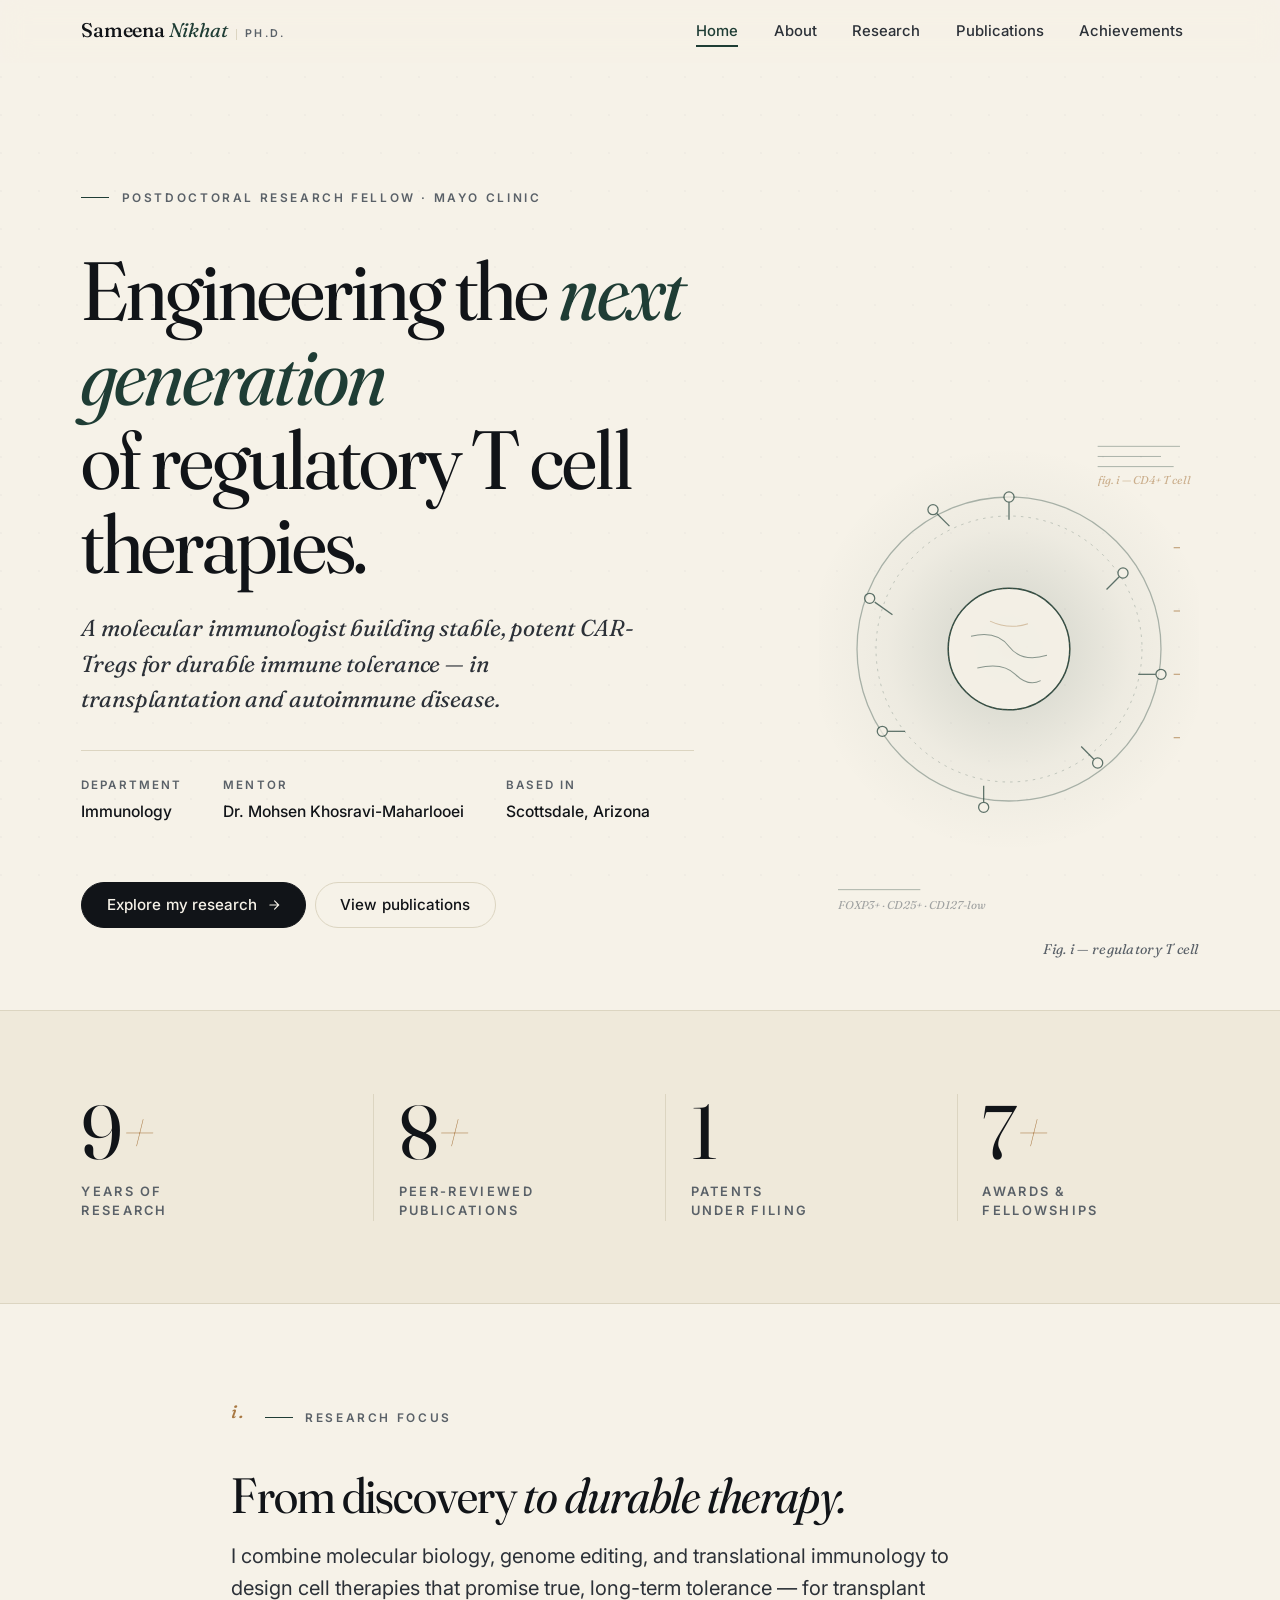
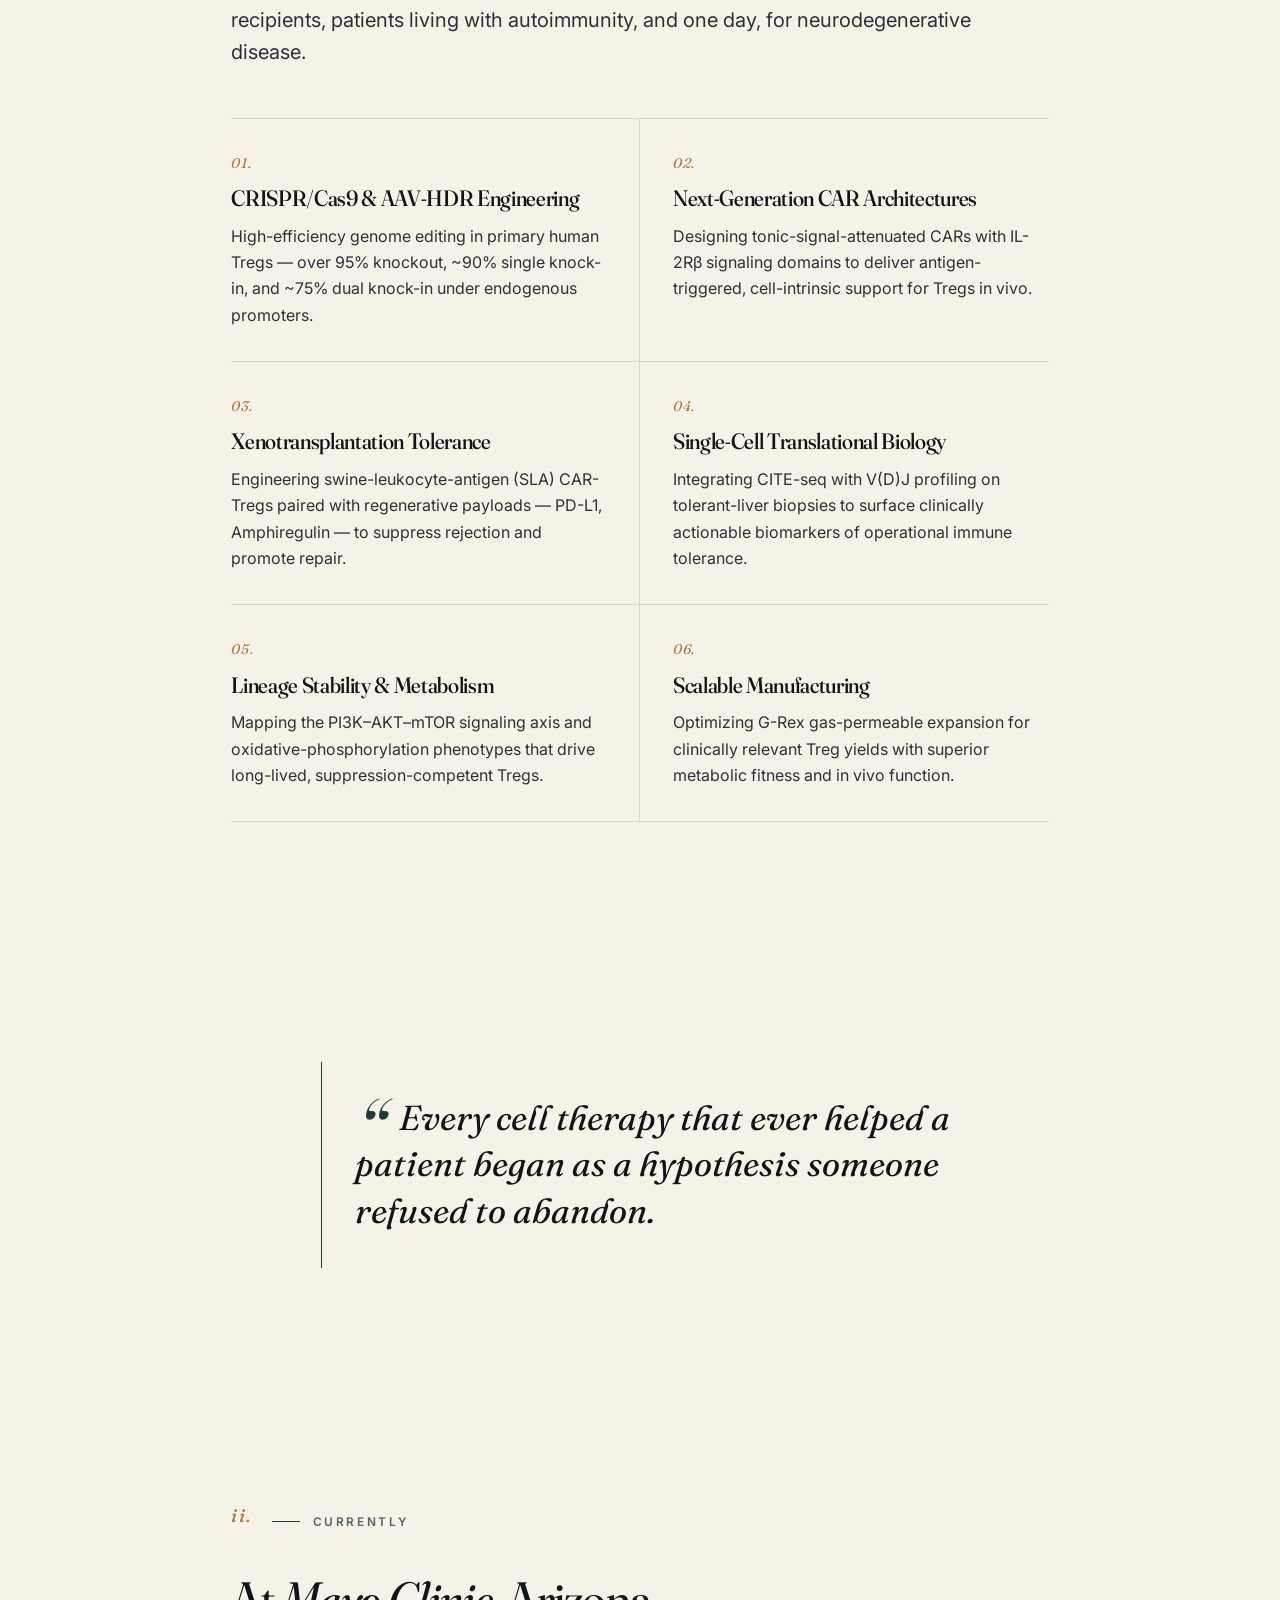
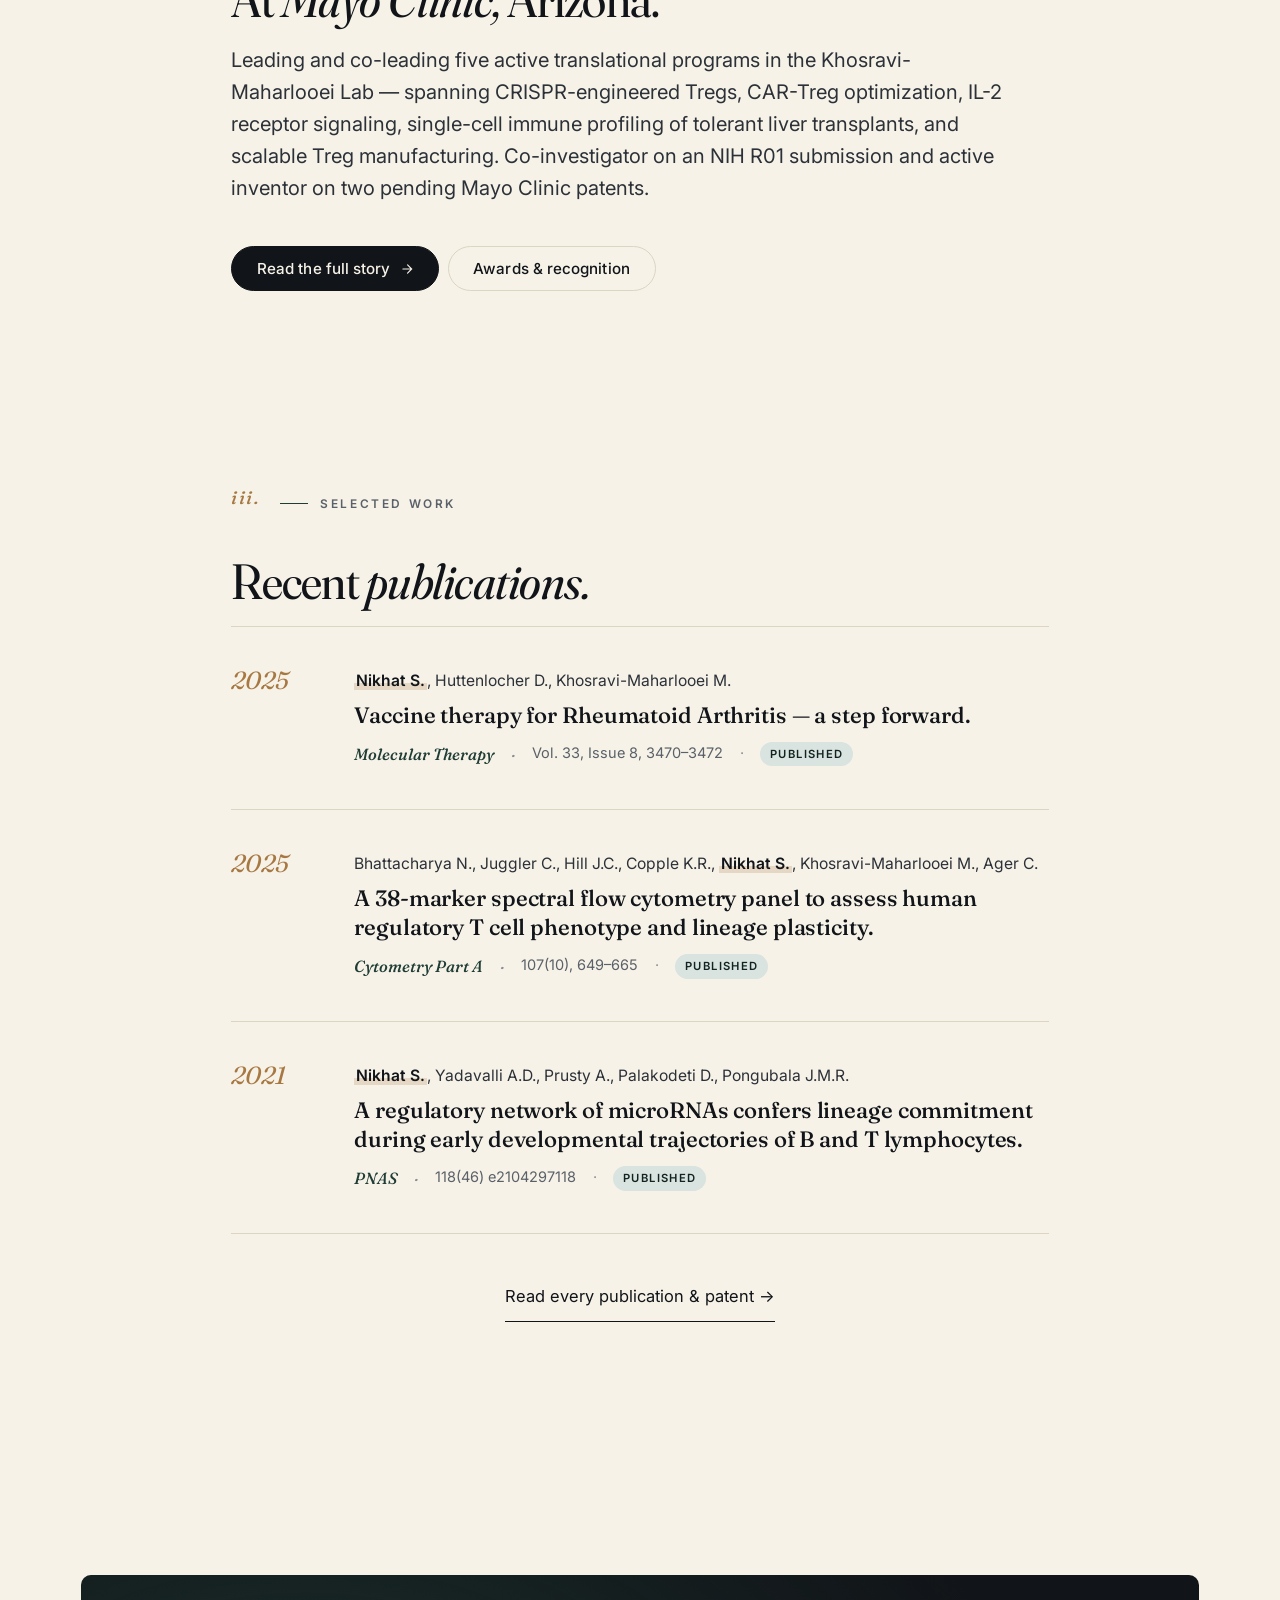
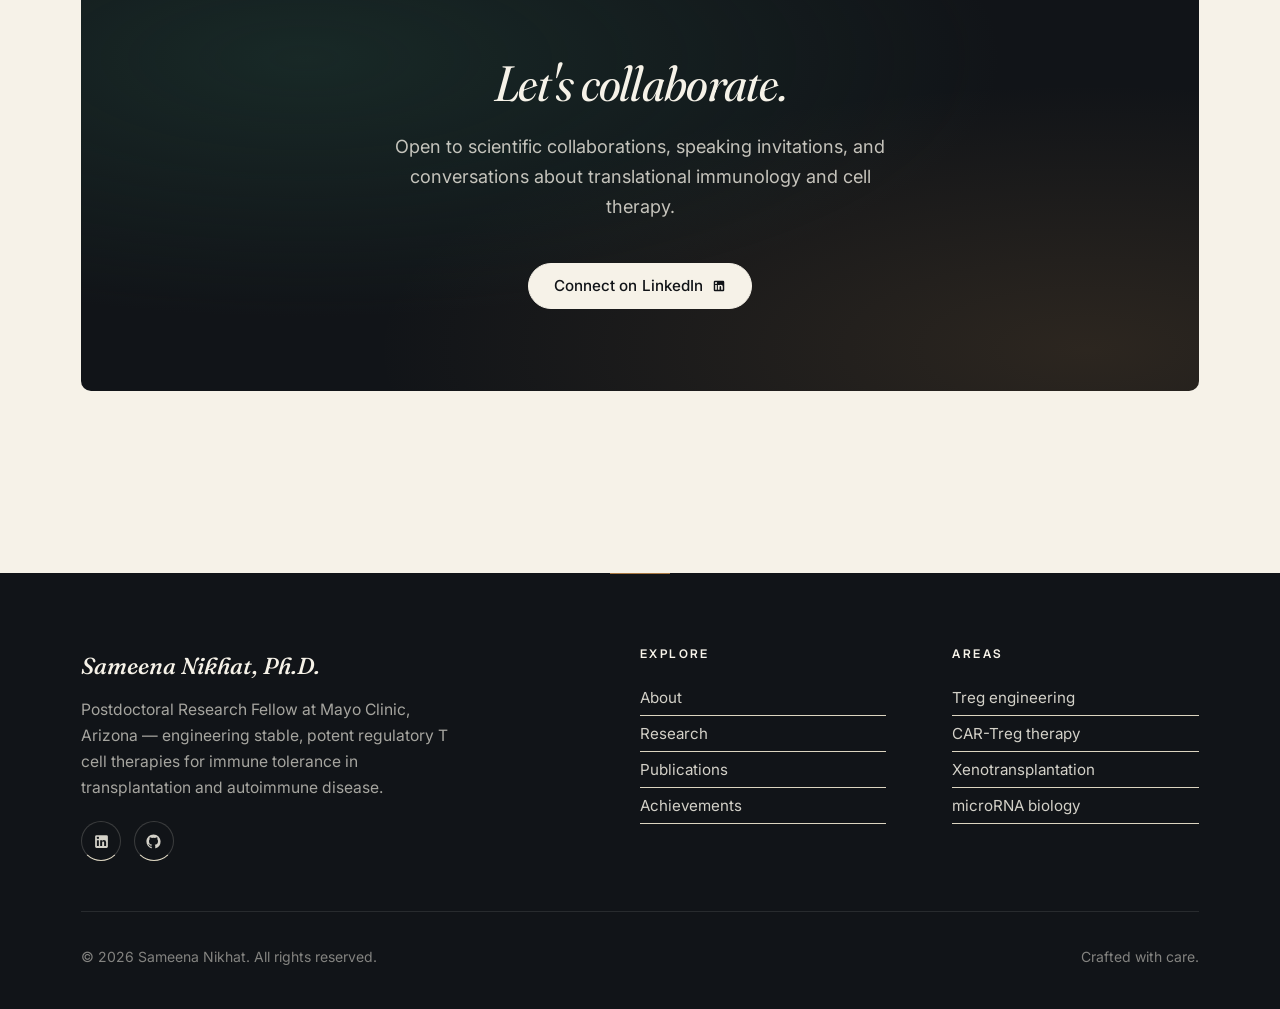
==== commit 2ee362d2: "Redesign: editorial, magazine-style aesthetic Restrained, elegant design system inspired by Stripe P" ====
--- a/index.html
+++ b/index.html
@@ -6,26 +6,26 @@
     <title>Sameena Nikhat, Ph.D. — Immunologist · Cell &amp; Gene Therapy Scientist</title>
     <meta name="description" content="Postdoctoral Research Fellow at Mayo Clinic engineering next-generation regulatory T cell (Treg) and CAR-Treg therapies for transplantation tolerance and autoimmune disease." />
     <meta name="author" content="Sameena Nikhat" />
-    <meta name="theme-color" content="#0b6e6a" />
+    <meta name="theme-color" content="#1f3d35" />
     <meta property="og:title" content="Sameena Nikhat, Ph.D. — Immunologist · Cell &amp; Gene Therapy Scientist" />
     <meta property="og:description" content="Engineering stable, lymphodepletion-resistant Treg and CAR-Treg therapies for immune tolerance." />
     <meta property="og:type" content="website" />
 
     <link rel="preconnect" href="https://fonts.googleapis.com" />
     <link rel="preconnect" href="https://fonts.gstatic.com" crossorigin />
-    <link href="https://fonts.googleapis.com/css2?family=Cormorant+Garamond:wght@500;600;700&family=Inter:wght@400;500;600;700&display=swap" rel="stylesheet" />
+    <link href="https://fonts.googleapis.com/css2?family=Fraunces:ital,opsz,wght,SOFT@0,9..144,300..600,0..100;1,9..144,300..600,0..100&family=Inter:wght@400;500;600;700&display=swap" rel="stylesheet" />
     <link rel="stylesheet" href="assets/css/styles.css" />
-    <link rel="icon" type="image/svg+xml" href="data:image/svg+xml,%3Csvg xmlns='http://www.w3.org/2000/svg' viewBox='0 0 100 100'%3E%3Crect width='100' height='100' rx='22' fill='%230b6e6a'/%3E%3Ctext x='50' y='66' font-family='Georgia, serif' font-size='52' fill='white' text-anchor='middle' font-weight='600'%3ESN%3C/text%3E%3C/svg%3E" />
+    <link rel="icon" type="image/svg+xml" href="data:image/svg+xml,%3Csvg xmlns='http://www.w3.org/2000/svg' viewBox='0 0 100 100'%3E%3Crect width='100' height='100' rx='22' fill='%231f3d35'/%3E%3Ctext x='50' y='66' font-family='Georgia, serif' font-size='44' font-style='italic' fill='%23f6f2e8' text-anchor='middle' font-weight='500'%3Esn%3C/text%3E%3C/svg%3E" />
 </head>
 <body>
     <header class="nav" role="banner">
         <div class="nav-inner">
             <a href="index.html" class="brand" aria-label="Sameena Nikhat — home">
-                <span class="brand-mark">SN</span>
-                <span>Sameena Nikhat<span style="color: var(--color-muted); font-weight: 400;">, Ph.D.</span></span>
+                <span>Sameena <em>Nikhat</em></span>
+                <span class="brand-mono">Ph.D.</span>
             </a>
-            <button class="nav-toggle" aria-label="Toggle navigation menu" aria-expanded="false">
-                <svg viewBox="0 0 24 24" fill="none" stroke="currentColor" stroke-width="2" stroke-linecap="round"><line x1="3" y1="6" x2="21" y2="6"/><line x1="3" y1="12" x2="21" y2="12"/><line x1="3" y1="18" x2="21" y2="18"/></svg>
+            <button class="nav-toggle" aria-label="Toggle navigation" aria-expanded="false">
+                <svg viewBox="0 0 24 24" fill="none" stroke="currentColor" stroke-width="1.8" stroke-linecap="round"><line x1="3" y1="7" x2="21" y2="7"/><line x1="3" y1="13" x2="21" y2="13"/><line x1="3" y1="19" x2="21" y2="19"/></svg>
             </button>
             <nav>
                 <ul class="nav-links">
@@ -43,97 +43,184 @@
         <section class="hero" aria-label="Introduction">
             <div class="hero-inner">
                 <div class="reveal">
-                    <span class="hero-tagline"><span class="dot"></span> Postdoctoral Research Fellow · Mayo Clinic, Arizona</span>
-                    <h1>Engineering the next generation of <span class="accent">regulatory T cell</span> therapies.</h1>
+                    <div class="hero-eyebrow">
+                        <span class="eyebrow">Postdoctoral Research Fellow · Mayo Clinic</span>
+                    </div>
+
+                    <h1>
+                        Engineering the <span class="accent">next generation</span><br/>
+                        of regulatory T cell therapies.
+                    </h1>
+
                     <p class="hero-subtitle">
-                        A molecular immunologist and translational scientist building stable, potent, and persistent CAR-Treg therapies to induce durable immune tolerance in transplantation and autoimmune disease.
+                        A molecular immunologist building stable, potent CAR-Tregs for durable immune tolerance — in transplantation and autoimmune disease.
                     </p>
+
+                    <dl class="hero-meta">
+                        <div>
+                            <dt>Department</dt>
+                            <dd>Immunology</dd>
+                        </div>
+                        <div>
+                            <dt>Mentor</dt>
+                            <dd>Dr. Mohsen Khosravi-Maharlooei</dd>
+                        </div>
+                        <div>
+                            <dt>Based in</dt>
+                            <dd>Scottsdale, Arizona</dd>
+                        </div>
+                    </dl>
+
                     <div class="hero-actions">
                         <a href="research.html" class="btn btn-primary">
                             Explore my research
                             <svg viewBox="0 0 24 24" fill="none" stroke="currentColor" stroke-width="2" stroke-linecap="round"><path d="M5 12h14M13 5l7 7-7 7"/></svg>
                         </a>
-                        <a href="publications.html" class="btn btn-ghost">
-                            View publications
-                        </a>
-                    </div>
-                </div>
-
-                <div class="hero-card reveal" aria-hidden="true">
-                    <div class="hero-card-top">
-                        <span>Immunology</span>
-                        <span>2026</span>
-                    </div>
-                    <div class="hero-card-monogram">SN</div>
-                    <div class="hero-card-bottom">
-                        <div>
-                            <strong>Field</strong>
-                            Cell &amp; Gene Therapy
-                        </div>
-                        <div>
-                            <strong>Focus</strong>
-                            CAR-Tregs · Tolerance
-                        </div>
-                    </div>
+                        <a href="publications.html" class="btn btn-ghost">View publications</a>
+                    </div>
+                </div>
+
+                <div class="hero-art reveal" aria-hidden="true">
+                    <svg viewBox="0 0 300 400" xmlns="http://www.w3.org/2000/svg">
+                        <!-- Editorial scientific motif: stylized cell + abstract data marks -->
+                        <defs>
+                            <radialGradient id="cellGlow" cx="50%" cy="50%" r="50%">
+                                <stop offset="0%" stop-color="#1f3d35" stop-opacity="0.18"/>
+                                <stop offset="60%" stop-color="#1f3d35" stop-opacity="0.04"/>
+                                <stop offset="100%" stop-color="#1f3d35" stop-opacity="0"/>
+                            </radialGradient>
+                            <linearGradient id="grad1" x1="0%" y1="0%" x2="100%" y2="100%">
+                                <stop offset="0%" stop-color="#1f3d35"/>
+                                <stop offset="100%" stop-color="#122421"/>
+                            </linearGradient>
+                        </defs>
+
+                        <!-- Outer cell glow -->
+                        <circle cx="150" cy="180" r="160" fill="url(#cellGlow)"/>
+
+                        <!-- Main cell outline -->
+                        <circle cx="150" cy="180" r="120" fill="none" stroke="#1f3d35" stroke-width="1" opacity="0.35"/>
+                        <circle cx="150" cy="180" r="105" fill="none" stroke="#1f3d35" stroke-width="0.7" opacity="0.25" stroke-dasharray="2 4"/>
+
+                        <!-- Nucleus -->
+                        <circle cx="150" cy="180" r="48" fill="#f6f2e8" stroke="#1f3d35" stroke-width="1.2" opacity="0.9"/>
+                        <circle cx="150" cy="180" r="48" fill="none" stroke="#a87842" stroke-width="0.5" opacity="0.6" stroke-dasharray="1 3"/>
+
+                        <!-- Chromatin lines inside nucleus -->
+                        <path d="M 120 170 Q 140 165, 150 178 T 180 185" fill="none" stroke="#1f3d35" stroke-width="0.8" opacity="0.5"/>
+                        <path d="M 125 195 Q 145 190, 155 200 T 175 205" fill="none" stroke="#1f3d35" stroke-width="0.8" opacity="0.5"/>
+                        <path d="M 135 158 Q 150 165, 165 160" fill="none" stroke="#a87842" stroke-width="0.8" opacity="0.4"/>
+
+                        <!-- Surface receptors -->
+                        <g stroke="#1f3d35" stroke-width="1" fill="#f6f2e8" opacity="0.7">
+                            <circle cx="150" cy="60" r="4"/>
+                            <line x1="150" y1="64" x2="150" y2="78"/>
+                            <circle cx="240" cy="120" r="4"/>
+                            <line x1="237" y1="123" x2="227" y2="133"/>
+                            <circle cx="270" cy="200" r="4"/>
+                            <line x1="266" y1="200" x2="252" y2="200"/>
+                            <circle cx="220" cy="270" r="4"/>
+                            <line x1="217" y1="267" x2="207" y2="257"/>
+                            <circle cx="130" cy="305" r="4"/>
+                            <line x1="130" y1="301" x2="130" y2="288"/>
+                            <circle cx="50" cy="245" r="4"/>
+                            <line x1="54" y1="245" x2="68" y2="245"/>
+                            <circle cx="40" cy="140" r="4"/>
+                            <line x1="44" y1="143" x2="58" y2="153"/>
+                            <circle cx="90" cy="70" r="4"/>
+                            <line x1="93" y1="73" x2="103" y2="83"/>
+                        </g>
+
+                        <!-- Data marks at top right -->
+                        <g opacity="0.55">
+                            <line x1="220" y1="20" x2="285" y2="20" stroke="#1f3d35" stroke-width="0.5"/>
+                            <line x1="220" y1="28" x2="270" y2="28" stroke="#1f3d35" stroke-width="0.5"/>
+                            <line x1="220" y1="36" x2="280" y2="36" stroke="#1f3d35" stroke-width="0.5"/>
+                            <text x="220" y="50" font-family="Fraunces, serif" font-style="italic" font-size="9" fill="#a87842">fig. i — CD4+ T cell</text>
+                        </g>
+
+                        <!-- Bottom small annotations -->
+                        <g opacity="0.55">
+                            <line x1="15" y1="370" x2="80" y2="370" stroke="#1f3d35" stroke-width="0.5"/>
+                            <text x="15" y="385" font-family="Fraunces, serif" font-style="italic" font-size="9" fill="#5a6168">FOXP3+ · CD25+ · CD127-low</text>
+                        </g>
+
+                        <!-- Tick marks -->
+                        <g stroke="#a87842" stroke-width="1" opacity="0.6">
+                            <line x1="280" y1="100" x2="285" y2="100"/>
+                            <line x1="285" y1="150" x2="280" y2="150"/>
+                            <line x1="280" y1="200" x2="285" y2="200"/>
+                            <line x1="285" y1="250" x2="280" y2="250"/>
+                        </g>
+                    </svg>
+                    <span class="hero-art-caption">Fig. i — regulatory T cell</span>
                 </div>
             </div>
         </section>
 
         <section class="stats" aria-label="At a glance">
-            <div class="container">
-                <div class="stats-grid">
-                    <div class="reveal">
-                        <div class="stat-num" data-target="10" data-plus="true">10+</div>
-                        <div class="stat-label">Years of Research</div>
-                    </div>
-                    <div class="reveal">
-                        <div class="stat-num" data-target="9" data-plus="true">9+</div>
-                        <div class="stat-label">Peer-Reviewed Publications</div>
-                    </div>
-                    <div class="reveal">
-                        <div class="stat-num" data-target="2">2</div>
-                        <div class="stat-label">Patents Under Filing</div>
-                    </div>
-                    <div class="reveal">
-                        <div class="stat-num" data-target="8" data-plus="true">8+</div>
-                        <div class="stat-label">Awards &amp; Fellowships</div>
-                    </div>
+            <div class="stats-inner">
+                <div class="stat reveal">
+                    <div class="stat-num"><span data-target="10">10</span><span class="plus">+</span></div>
+                    <div class="stat-label">Years of<br/>Research</div>
+                </div>
+                <div class="stat reveal">
+                    <div class="stat-num"><span data-target="9">9</span><span class="plus">+</span></div>
+                    <div class="stat-label">Peer-Reviewed<br/>Publications</div>
+                </div>
+                <div class="stat reveal">
+                    <div class="stat-num"><span data-target="2">2</span></div>
+                    <div class="stat-label">Patents<br/>Under Filing</div>
+                </div>
+                <div class="stat reveal">
+                    <div class="stat-num"><span data-target="8">8</span><span class="plus">+</span></div>
+                    <div class="stat-label">Awards &amp;<br/>Fellowships</div>
                 </div>
             </div>
         </section>
 
         <section aria-label="Research focus">
-            <div class="container">
+            <div class="container-narrow">
+                <div class="section-marker reveal">
+                    <span class="section-numeral">i.</span>
+                    <span class="eyebrow">Research focus</span>
+                </div>
+
                 <div class="reveal">
-                    <span class="eyebrow">Research Focus</span>
-                    <h2 class="section-title">From discovery to durable therapy.</h2>
+                    <h2 class="section-title">From discovery <em>to durable therapy.</em></h2>
                     <p class="lead">
                         I combine molecular biology, genome editing, and translational immunology to design cell therapies that promise true, long-term tolerance — for transplant recipients, patients living with autoimmunity, and one day, for neurodegenerative disease.
                     </p>
                 </div>
 
-                <div class="focus-list">
-                    <div class="focus-item reveal">
+                <div class="focus-grid">
+                    <div class="focus-item reveal">
+                        <span class="focus-number">01.</span>
                         <h3>CRISPR/Cas9 &amp; AAV-HDR Engineering</h3>
-                        <p>High-efficiency genome editing in primary human Tregs — >95% knockout, ~90% single knock-in, and ~75% dual knock-in under endogenous promoters.</p>
-                    </div>
-                    <div class="focus-item reveal">
+                        <p>High-efficiency genome editing in primary human Tregs — over 95% knockout, ~90% single knock-in, and ~75% dual knock-in under endogenous promoters.</p>
+                    </div>
+                    <div class="focus-item reveal">
+                        <span class="focus-number">02.</span>
                         <h3>Next-Generation CAR Architectures</h3>
                         <p>Designing tonic-signal-attenuated CARs with IL-2Rβ signaling domains to deliver antigen-triggered, cell-intrinsic support for Tregs in vivo.</p>
                     </div>
                     <div class="focus-item reveal">
+                        <span class="focus-number">03.</span>
                         <h3>Xenotransplantation Tolerance</h3>
-                        <p>Building swine-leukocyte-antigen (SLA) CAR-Tregs paired with regenerative payloads (PD-L1, Amphiregulin) to suppress rejection and promote repair.</p>
-                    </div>
-                    <div class="focus-item reveal">
+                        <p>Engineering swine-leukocyte-antigen (SLA) CAR-Tregs paired with regenerative payloads — PD-L1, Amphiregulin — to suppress rejection and promote repair.</p>
+                    </div>
+                    <div class="focus-item reveal">
+                        <span class="focus-number">04.</span>
                         <h3>Single-Cell Translational Biology</h3>
-                        <p>Integrating CITE-seq + V(D)J profiling on tolerant-liver biopsies to surface clinically actionable biomarkers of operational immune tolerance.</p>
-                    </div>
-                    <div class="focus-item reveal">
+                        <p>Integrating CITE-seq with V(D)J profiling on tolerant-liver biopsies to surface clinically actionable biomarkers of operational immune tolerance.</p>
+                    </div>
+                    <div class="focus-item reveal">
+                        <span class="focus-number">05.</span>
                         <h3>Lineage Stability &amp; Metabolism</h3>
-                        <p>Mapping PI3K–AKT–mTOR signaling and oxidative-phosphorylation phenotypes that drive long-lived, suppression-competent Tregs.</p>
-                    </div>
-                    <div class="focus-item reveal">
+                        <p>Mapping the PI3K–AKT–mTOR signaling axis and oxidative-phosphorylation phenotypes that drive long-lived, suppression-competent Tregs.</p>
+                    </div>
+                    <div class="focus-item reveal">
+                        <span class="focus-number">06.</span>
                         <h3>Scalable Manufacturing</h3>
                         <p>Optimizing G-Rex gas-permeable expansion for clinically relevant Treg yields with superior metabolic fitness and in vivo function.</p>
                     </div>
@@ -141,17 +228,29 @@
             </div>
         </section>
 
-        <section class="alt-bg" aria-label="Currently">
+        <section aria-label="Pull quote">
+            <div class="reading reveal">
+                <div class="pullquote">
+                    Every cell therapy that ever helped a patient began as a hypothesis someone refused to abandon.
+                </div>
+            </div>
+        </section>
+
+        <section aria-label="Currently">
             <div class="container-narrow">
+                <div class="section-marker reveal">
+                    <span class="section-numeral">ii.</span>
+                    <span class="eyebrow">Currently</span>
+                </div>
+
                 <div class="reveal">
-                    <span class="eyebrow">Currently</span>
-                    <h2 class="section-title">At Mayo Clinic, Arizona.</h2>
-                    <p class="lead" style="margin-bottom: 2rem;">
-                        Leading and co-leading five active translational programs in the Khosravi-Maharlooei Lab — spanning CRISPR-engineered Tregs, CAR-Treg optimization, IL-2 receptor signaling, single-cell immune profiling of tolerant liver transplants, and scalable Treg manufacturing platforms. Co-investigator on an NIH R01 submission and active inventor on two pending Mayo Clinic patents.
+                    <h2 class="section-title">At <em>Mayo Clinic,</em> Arizona.</h2>
+                    <p class="lead" style="margin-bottom: 2.5rem;">
+                        Leading and co-leading five active translational programs in the Khosravi-Maharlooei Lab — spanning CRISPR-engineered Tregs, CAR-Treg optimization, IL-2 receptor signaling, single-cell immune profiling of tolerant liver transplants, and scalable Treg manufacturing. Co-investigator on an NIH R01 submission and active inventor on two pending Mayo Clinic patents.
                     </p>
                     <div class="hero-actions">
                         <a href="about.html" class="btn btn-primary">
-                            Read more about me
+                            Read the full story
                             <svg viewBox="0 0 24 24" fill="none" stroke="currentColor" stroke-width="2" stroke-linecap="round"><path d="M5 12h14M13 5l7 7-7 7"/></svg>
                         </a>
                         <a href="achievements.html" class="btn btn-ghost">Awards &amp; recognition</a>
@@ -162,48 +261,57 @@
 
         <section aria-label="Selected publications">
             <div class="container-narrow">
+                <div class="section-marker reveal">
+                    <span class="section-numeral">iii.</span>
+                    <span class="eyebrow">Selected work</span>
+                </div>
+
                 <div class="reveal">
-                    <span class="eyebrow">Selected Work</span>
-                    <h2 class="section-title">Recent publications.</h2>
+                    <h2 class="section-title">Recent <em>publications.</em></h2>
                 </div>
 
                 <ul class="pub-list">
                     <li class="pub-item reveal">
-                        <p class="pub-authors"><span class="self">Nikhat S.</span>, Huttenlocher D., Khosravi-Maharlooei M.</p>
-                        <p class="pub-title">Vaccine therapy for Rheumatoid Arthritis — a step forward.</p>
-                        <div class="pub-meta">
-                            <span class="pub-journal">Molecular Therapy</span>
-                            <span>Vol. 33, Issue 8, 3470–3472</span>
-                            <span>2025</span>
-                            <span class="pub-badge published">Published</span>
+                        <span class="pub-year">2025</span>
+                        <div>
+                            <p class="pub-authors"><span class="self">Nikhat S.</span>, Huttenlocher D., Khosravi-Maharlooei M.</p>
+                            <p class="pub-title">Vaccine therapy for Rheumatoid Arthritis — a step forward.</p>
+                            <div class="pub-meta">
+                                <span class="pub-journal">Molecular Therapy</span>
+                                <span>Vol. 33, Issue 8, 3470–3472</span>
+                                <span class="pub-badge published">Published</span>
+                            </div>
                         </div>
                     </li>
                     <li class="pub-item reveal">
-                        <p class="pub-authors">Bhattacharya N., Juggler C., Hill J.C., Copple K.R., <span class="self">Nikhat S.</span>, Khosravi-Maharlooei M., Ager C.</p>
-                        <p class="pub-title">A 38-marker spectral flow cytometry panel to assess human regulatory T cell phenotype and lineage plasticity.</p>
-                        <div class="pub-meta">
-                            <span class="pub-journal">Cytometry Part A</span>
-                            <span>107(10), 649–665</span>
-                            <span>2025</span>
-                            <span class="pub-badge published">Published</span>
+                        <span class="pub-year">2025</span>
+                        <div>
+                            <p class="pub-authors">Bhattacharya N., Juggler C., Hill J.C., Copple K.R., <span class="self">Nikhat S.</span>, Khosravi-Maharlooei M., Ager C.</p>
+                            <p class="pub-title">A 38-marker spectral flow cytometry panel to assess human regulatory T cell phenotype and lineage plasticity.</p>
+                            <div class="pub-meta">
+                                <span class="pub-journal">Cytometry Part A</span>
+                                <span>107(10), 649–665</span>
+                                <span class="pub-badge published">Published</span>
+                            </div>
                         </div>
                     </li>
                     <li class="pub-item reveal">
-                        <p class="pub-authors"><span class="self">Nikhat S.</span>, Yadavalli A.D., Prusty A., Palakodeti D., Pongubala J.M.R.</p>
-                        <p class="pub-title">A regulatory network of microRNAs confers lineage commitment during early developmental trajectories of B and T lymphocytes.</p>
-                        <div class="pub-meta">
-                            <span class="pub-journal">PNAS</span>
-                            <span>118(46) e2104297118</span>
-                            <span>2021</span>
-                            <span class="pub-badge published">Published</span>
+                        <span class="pub-year">2021</span>
+                        <div>
+                            <p class="pub-authors"><span class="self">Nikhat S.</span>, Yadavalli A.D., Prusty A., Palakodeti D., Pongubala J.M.R.</p>
+                            <p class="pub-title">A regulatory network of microRNAs confers lineage commitment during early developmental trajectories of B and T lymphocytes.</p>
+                            <div class="pub-meta">
+                                <span class="pub-journal">PNAS</span>
+                                <span>118(46) e2104297118</span>
+                                <span class="pub-badge published">Published</span>
+                            </div>
                         </div>
                     </li>
                 </ul>
 
-                <div style="text-align: center; margin-top: 2rem;">
-                    <a href="publications.html" class="btn btn-ghost">
-                        See all publications &amp; patents
-                        <svg viewBox="0 0 24 24" fill="none" stroke="currentColor" stroke-width="2" stroke-linecap="round"><path d="M5 12h14M13 5l7 7-7 7"/></svg>
+                <div style="text-align: center; margin-top: 3rem;">
+                    <a href="publications.html" class="btn-link">
+                        Read every publication &amp; patent →
                     </a>
                 </div>
             </div>
@@ -212,7 +320,7 @@
         <section>
             <div class="container">
                 <div class="cta reveal">
-                    <h2>Let's collaborate.</h2>
+                    <h2>Let's <em>collaborate.</em></h2>
                     <p>Open to scientific collaborations, speaking invitations, and conversations about translational immunology and cell therapy.</p>
                     <a href="https://www.linkedin.com/in/sameena-nikhat-0a980424a/" target="_blank" rel="noopener noreferrer" class="btn btn-primary">
                         Connect on LinkedIn
@@ -228,10 +336,13 @@
             <div class="footer-grid">
                 <div>
                     <p class="footer-brand">Sameena Nikhat, Ph.D.</p>
-                    <p>Postdoctoral Research Fellow at Mayo Clinic, Arizona. Engineering stable, potent regulatory T cell therapies for immune tolerance in transplantation and autoimmune disease.</p>
+                    <p>Postdoctoral Research Fellow at Mayo Clinic, Arizona — engineering stable, potent regulatory T cell therapies for immune tolerance in transplantation and autoimmune disease.</p>
                     <div class="social-row" aria-label="Social links">
                         <a href="https://www.linkedin.com/in/sameena-nikhat-0a980424a/" target="_blank" rel="noopener noreferrer" aria-label="LinkedIn">
                             <svg viewBox="0 0 24 24" fill="currentColor"><path d="M19 3a2 2 0 0 1 2 2v14a2 2 0 0 1-2 2H5a2 2 0 0 1-2-2V5a2 2 0 0 1 2-2h14m-.5 15.5v-5.3a3.26 3.26 0 0 0-3.26-3.26c-.85 0-1.84.52-2.32 1.3v-1.11h-2.79v8.37h2.79v-4.93c0-.77.62-1.4 1.39-1.4a1.4 1.4 0 0 1 1.4 1.4v4.93h2.79M6.88 8.56a1.68 1.68 0 0 0 1.68-1.68c0-.93-.75-1.69-1.68-1.69a1.69 1.69 0 0 0-1.69 1.69c0 .93.76 1.68 1.69 1.68m1.39 9.94v-8.37H5.5v8.37h2.77z"/></svg>
+                        </a>
+                        <a href="https://github.com/sameena-nikhat" target="_blank" rel="noopener noreferrer" aria-label="GitHub">
+                            <svg viewBox="0 0 24 24" fill="currentColor"><path d="M12 2C6.477 2 2 6.484 2 12.017c0 4.425 2.865 8.18 6.839 9.504.5.092.682-.217.682-.483 0-.237-.008-.868-.013-1.703-2.782.605-3.369-1.343-3.369-1.343-.454-1.158-1.11-1.466-1.11-1.466-.908-.62.069-.608.069-.608 1.003.07 1.531 1.032 1.531 1.032.892 1.53 2.341 1.088 2.91.832.092-.647.35-1.088.636-1.338-2.22-.253-4.555-1.113-4.555-4.951 0-1.093.39-1.988 1.029-2.688-.103-.253-.446-1.272.098-2.65 0 0 .84-.27 2.75 1.026A9.564 9.564 0 0 1 12 6.844a9.59 9.59 0 0 1 2.504.337c1.909-1.296 2.747-1.027 2.747-1.027.546 1.379.203 2.398.1 2.651.64.7 1.028 1.595 1.028 2.688 0 3.848-2.339 4.695-4.566 4.943.359.309.678.92.678 1.855 0 1.338-.012 2.419-.012 2.747 0 .268.18.58.688.482A10.019 10.019 0 0 0 22 12.017C22 6.484 17.522 2 12 2z"/></svg>
                         </a>
                     </div>
                 </div>
@@ -252,7 +363,7 @@
             </div>
             <div class="footer-bottom">
                 <span>&copy; <span data-year>2026</span> Sameena Nikhat. All rights reserved.</span>
-                <span>Crafted with care · <a href="https://www.linkedin.com/in/sameena-nikhat-0a980424a/" target="_blank" rel="noopener noreferrer">LinkedIn</a></span>
+                <span>Crafted with care.</span>
             </div>
         </div>
     </footer>
--- a/assets/css/styles.css
+++ b/assets/css/styles.css
@@ -1,51 +1,51 @@
 /* =============================================================
-   Sameena Nikhat — Professional Profile
-   Design system: warm-modern scientific
+   Sameena Nikhat — Profile · v2 editorial
+   A restrained, elegant, magazine-style design system.
    ============================================================= */
 
 :root {
-    --color-bg: #fbfaf7;
-    --color-bg-elevated: #ffffff;
-    --color-bg-tint: #f3efe7;
-    --color-ink: #0e1a2b;
-    --color-ink-soft: #2e3a4d;
-    --color-muted: #5a6374;
-    --color-rule: #e6e2d6;
-    --color-accent: #0b6e6a;
-    --color-accent-soft: #d8eceb;
-    --color-accent-deep: #084d4a;
-    --color-gold: #b08a3e;
-
-    --font-display: "Cormorant Garamond", "Playfair Display", Georgia, serif;
+    /* Palette — warm parchment with deep ink and a single accent */
+    --paper: #f6f2e8;
+    --paper-deep: #efe9da;
+    --paper-elev: #fbf8f0;
+    --ink: #111418;
+    --ink-soft: #2c3138;
+    --ink-mute: #5a6168;
+    --ink-faint: #8a8f96;
+    --rule: #dcd5c1;
+    --rule-soft: #e8e2d0;
+
+    --accent: #1f3d35;          /* deep forest */
+    --accent-soft: #d9e3df;
+    --accent-deep: #122421;
+    --gilt: #a87842;            /* copper-gold for accents */
+    --gilt-soft: #ead9bf;
+
+    --font-display: "Fraunces", "Cormorant Garamond", Georgia, serif;
     --font-body: "Inter", -apple-system, BlinkMacSystemFont, "Segoe UI", Roboto, sans-serif;
-    --font-mono: "JetBrains Mono", ui-monospace, "SF Mono", monospace;
-
-    --shadow-sm: 0 1px 2px rgba(14, 26, 43, 0.04), 0 1px 3px rgba(14, 26, 43, 0.06);
-    --shadow-md: 0 4px 14px rgba(14, 26, 43, 0.06), 0 2px 6px rgba(14, 26, 43, 0.04);
-    --shadow-lg: 0 12px 36px rgba(14, 26, 43, 0.08), 0 4px 12px rgba(14, 26, 43, 0.05);
-
-    --radius-sm: 6px;
-    --radius-md: 12px;
-    --radius-lg: 20px;
-
-    --max-width: 1180px;
-    --transition: 220ms cubic-bezier(0.4, 0, 0.2, 1);
-}
-
-* {
-    box-sizing: border-box;
-    margin: 0;
-    padding: 0;
-}
+
+    --shadow-1: 0 1px 2px rgba(17, 20, 24, 0.04);
+    --shadow-2: 0 10px 30px rgba(17, 20, 24, 0.06), 0 2px 6px rgba(17, 20, 24, 0.04);
+    --shadow-3: 0 30px 60px rgba(17, 20, 24, 0.08), 0 8px 20px rgba(17, 20, 24, 0.04);
+
+    --radius: 10px;
+
+    --max-width: 1200px;
+    --reading-width: 720px;
+
+    --t: 280ms cubic-bezier(0.22, 0.61, 0.36, 1);
+}
+
+* { box-sizing: border-box; margin: 0; padding: 0; }
 
 html {
     scroll-behavior: smooth;
-    font-size: 16px;
+    font-size: 16.5px;
 }
 
 body {
-    background-color: var(--color-bg);
-    color: var(--color-ink);
+    background-color: var(--paper);
+    color: var(--ink);
     font-family: var(--font-body);
     font-weight: 400;
     line-height: 1.65;
@@ -53,131 +53,223 @@
     -moz-osx-font-smoothing: grayscale;
     text-rendering: optimizeLegibility;
     overflow-x: hidden;
+    background-image:
+        radial-gradient(circle at 1px 1px, rgba(17, 20, 24, 0.025) 1px, transparent 0);
+    background-size: 38px 38px;
+    background-attachment: fixed;
+}
+
+::selection {
+    background: var(--accent);
+    color: var(--paper);
 }
 
 a {
-    color: var(--color-accent);
+    color: inherit;
     text-decoration: none;
-    transition: color var(--transition);
-}
-
-a:hover {
-    color: var(--color-accent-deep);
-}
-
-img {
-    max-width: 100%;
-    display: block;
-}
-
-/* =========== Layout =========== */
+    transition: color var(--t), border-color var(--t);
+}
+
+p a, .pub-meta a, footer a:not(.brand) {
+    border-bottom: 1px solid var(--rule);
+}
+
+p a:hover, footer a:not(.brand):hover {
+    border-bottom-color: var(--accent);
+    color: var(--accent);
+}
+
+img { max-width: 100%; display: block; }
+
+ul, ol { list-style: none; }
+
+/* =========== Layout primitives =========== */
 .container {
     max-width: var(--max-width);
     margin: 0 auto;
-    padding: 0 2rem;
+    padding: 0 2.5rem;
 }
 
 .container-narrow {
-    max-width: 920px;
+    max-width: 900px;
     margin: 0 auto;
-    padding: 0 2rem;
+    padding: 0 2.5rem;
+}
+
+.reading {
+    max-width: var(--reading-width);
+    margin: 0 auto;
+    padding: 0 2.5rem;
 }
 
 section {
-    padding: 5rem 0;
+    padding: 6rem 0;
 }
 
 /* =========== Typography =========== */
-h1, h2, h3, h4 {
-    font-family: var(--font-display);
-    font-weight: 600;
-    color: var(--color-ink);
-    letter-spacing: -0.01em;
-    line-height: 1.2;
+h1, h2, h3, h4, h5 {
+    font-family: var(--font-display);
+    font-weight: 500;
+    color: var(--ink);
+    letter-spacing: -0.015em;
+    line-height: 1.1;
+    font-variation-settings: "opsz" 144, "SOFT" 30, "WONK" 0;
 }
 
 h1 {
-    font-size: clamp(2.4rem, 5vw, 4rem);
-    line-height: 1.05;
-    letter-spacing: -0.02em;
+    font-size: clamp(2.6rem, 6.5vw, 5rem);
+    line-height: 1.02;
+    letter-spacing: -0.025em;
+    font-weight: 400;
 }
 
 h2 {
-    font-size: clamp(1.85rem, 3.5vw, 2.6rem);
-    margin-bottom: 1.25rem;
+    font-size: clamp(2rem, 4vw, 3rem);
+    margin-bottom: 1rem;
+    font-weight: 400;
 }
 
 h3 {
-    font-size: 1.45rem;
-    margin-bottom: 0.6rem;
-    font-weight: 600;
+    font-size: 1.5rem;
+    margin-bottom: 0.5rem;
+    font-weight: 500;
 }
 
 h4 {
-    font-size: 1.15rem;
+    font-size: 1.05rem;
     font-family: var(--font-body);
     font-weight: 600;
     letter-spacing: 0.02em;
-    color: var(--color-ink-soft);
+    color: var(--ink-soft);
 }
 
 p {
     margin-bottom: 1rem;
-    color: var(--color-ink-soft);
-}
-
+    color: var(--ink-soft);
+    font-size: 1.02rem;
+}
+
+em, .italic {
+    font-style: italic;
+    font-family: var(--font-display);
+    font-weight: 400;
+}
+
+/* Eyebrow — small caps style label */
 .eyebrow {
     font-family: var(--font-body);
-    font-size: 0.78rem;
+    font-size: 0.72rem;
     font-weight: 600;
-    letter-spacing: 0.18em;
+    letter-spacing: 0.22em;
     text-transform: uppercase;
-    color: var(--color-accent);
+    color: var(--ink-mute);
+    display: inline-flex;
+    align-items: center;
+    gap: 0.75rem;
+}
+
+.eyebrow::before {
+    content: "";
+    width: 28px;
+    height: 1px;
+    background: var(--accent);
+}
+
+/* Section numbering — large faint serif numeral */
+.section-marker {
+    display: flex;
+    align-items: baseline;
+    gap: 1.25rem;
+    margin-bottom: 2.5rem;
+}
+
+.section-numeral {
+    font-family: var(--font-display);
+    font-size: 1.1rem;
+    color: var(--gilt);
+    font-style: italic;
+    font-weight: 500;
+    letter-spacing: 0.08em;
+    line-height: 1;
+}
+
+.section-title {
     margin-bottom: 1rem;
-    display: inline-block;
-}
-
-.section-title {
-    margin-bottom: 2.5rem;
-    position: relative;
-}
-
-.section-title::after {
-    content: "";
-    display: block;
-    width: 60px;
-    height: 2px;
-    background: var(--color-accent);
-    margin-top: 1rem;
 }
 
 .lead {
-    font-size: 1.2rem;
-    color: var(--color-ink-soft);
-    line-height: 1.7;
-    max-width: 65ch;
+    font-size: 1.22rem;
+    line-height: 1.6;
+    color: var(--ink-soft);
+    max-width: 60ch;
+    font-weight: 400;
+}
+
+.lead-large {
+    font-family: var(--font-display);
+    font-size: clamp(1.35rem, 2.2vw, 1.7rem);
+    line-height: 1.45;
+    color: var(--ink);
+    font-style: italic;
+    font-weight: 400;
+    max-width: 32ch;
+    letter-spacing: -0.005em;
+}
+
+/* Drop cap for lead paragraphs */
+.dropcap::first-letter {
+    font-family: var(--font-display);
+    font-size: 4.2rem;
+    line-height: 0.9;
+    float: left;
+    padding: 0.45rem 0.7rem 0 0;
+    color: var(--accent);
+    font-weight: 500;
+    font-style: italic;
+}
+
+/* Italic accent within body */
+.italic-accent {
+    font-family: var(--font-display);
+    font-style: italic;
+    color: var(--ink);
+    font-weight: 500;
+}
+
+/* Decorative rule */
+.rule {
+    border: 0;
+    border-top: 1px solid var(--rule);
+    margin: 4rem 0;
+}
+
+.rule-tiny {
+    width: 40px;
+    border: 0;
+    border-top: 1.5px solid var(--accent);
+    margin: 1.25rem 0;
 }
 
 /* =========== Navigation =========== */
 .nav {
     position: sticky;
     top: 0;
-    z-index: 100;
-    background: rgba(251, 250, 247, 0.85);
+    z-index: 50;
+    background: rgba(246, 242, 232, 0.86);
     backdrop-filter: saturate(180%) blur(14px);
     -webkit-backdrop-filter: saturate(180%) blur(14px);
-    border-bottom: 1px solid var(--color-rule);
-    transition: box-shadow var(--transition);
+    border-bottom: 1px solid transparent;
+    transition: border-color var(--t), background var(--t);
 }
 
 .nav.scrolled {
-    box-shadow: var(--shadow-sm);
+    border-bottom-color: var(--rule);
 }
 
 .nav-inner {
     max-width: var(--max-width);
     margin: 0 auto;
-    padding: 1.05rem 2rem;
+    padding: 1.15rem 2.5rem;
     display: flex;
     align-items: center;
     justify-content: space-between;
@@ -186,66 +278,62 @@
 
 .brand {
     font-family: var(--font-display);
-    font-size: 1.4rem;
+    font-size: 1.2rem;
+    font-weight: 500;
+    color: var(--ink);
+    letter-spacing: -0.01em;
+    display: flex;
+    align-items: baseline;
+    gap: 0.5rem;
+    line-height: 1;
+}
+
+.brand .brand-mono {
+    font-family: var(--font-body);
+    font-size: 0.65rem;
     font-weight: 600;
-    color: var(--color-ink);
-    display: flex;
-    align-items: center;
-    gap: 0.65rem;
-    letter-spacing: -0.01em;
-}
-
-.brand-mark {
-    display: inline-flex;
-    width: 36px;
-    height: 36px;
-    border-radius: 50%;
-    background: linear-gradient(135deg, var(--color-accent) 0%, var(--color-accent-deep) 100%);
-    color: #fff;
-    align-items: center;
-    justify-content: center;
-    font-family: var(--font-body);
-    font-weight: 600;
-    font-size: 0.9rem;
-    letter-spacing: 0.02em;
+    letter-spacing: 0.22em;
+    text-transform: uppercase;
+    color: var(--ink-mute);
+    padding-left: 0.5rem;
+    border-left: 1px solid var(--rule);
+}
+
+.brand em {
+    color: var(--accent);
+    font-style: italic;
 }
 
 .nav-links {
     display: flex;
     align-items: center;
-    gap: 0.5rem;
-    list-style: none;
+    gap: 0.25rem;
+    font-size: 0.9rem;
 }
 
 .nav-links a {
-    color: var(--color-ink-soft);
-    font-size: 0.93rem;
-    font-weight: 500;
-    padding: 0.5rem 0.9rem;
-    border-radius: var(--radius-sm);
+    color: var(--ink-soft);
+    font-weight: 500;
+    padding: 0.55rem 0.95rem;
+    border-radius: 6px;
     position: relative;
-    transition: color var(--transition), background var(--transition);
-}
-
-.nav-links a:hover {
-    color: var(--color-accent-deep);
-    background: var(--color-accent-soft);
-}
+    transition: color var(--t), background var(--t);
+}
+
+.nav-links a:hover { color: var(--accent); }
 
 .nav-links a.active {
-    color: var(--color-accent-deep);
-    font-weight: 600;
+    color: var(--accent);
 }
 
 .nav-links a.active::after {
     content: "";
     position: absolute;
-    left: 0.9rem;
-    right: 0.9rem;
-    bottom: 0.1rem;
-    height: 2px;
-    background: var(--color-accent);
-    border-radius: 2px;
+    left: 0.95rem;
+    right: 0.95rem;
+    bottom: 0.15rem;
+    height: 1.5px;
+    background: var(--accent);
 }
 
 .nav-toggle {
@@ -254,687 +342,730 @@
     border: 0;
     cursor: pointer;
     padding: 0.5rem;
-    color: var(--color-ink);
-}
-
-.nav-toggle svg {
-    width: 24px;
-    height: 24px;
-}
+    color: var(--ink);
+}
+
+.nav-toggle svg { width: 22px; height: 22px; }
 
 /* =========== Hero =========== */
 .hero {
-    padding: 6rem 0 5rem;
-    background:
-        radial-gradient(ellipse at 20% 0%, rgba(11, 110, 106, 0.08) 0%, transparent 55%),
-        radial-gradient(ellipse at 90% 10%, rgba(176, 138, 62, 0.07) 0%, transparent 50%),
-        var(--color-bg);
+    padding: 7rem 0 5rem;
     position: relative;
-    overflow: hidden;
-}
-
-.hero::before {
-    content: "";
-    position: absolute;
-    inset: 0;
-    background-image:
-        radial-gradient(circle at 1px 1px, rgba(14, 26, 43, 0.045) 1px, transparent 0);
-    background-size: 28px 28px;
-    pointer-events: none;
-    mask-image: linear-gradient(to bottom, rgba(0, 0, 0, 0.75), transparent 90%);
-    -webkit-mask-image: linear-gradient(to bottom, rgba(0, 0, 0, 0.75), transparent 90%);
 }
 
 .hero-inner {
     max-width: var(--max-width);
     margin: 0 auto;
-    padding: 0 2rem;
+    padding: 0 2.5rem;
     display: grid;
-    grid-template-columns: 1.4fr 1fr;
-    gap: 4rem;
-    align-items: center;
-    position: relative;
-    z-index: 1;
+    grid-template-columns: 1.45fr 1fr;
+    gap: 5rem;
+    align-items: end;
+}
+
+.hero-eyebrow {
+    margin-bottom: 2.5rem;
 }
 
 .hero h1 {
-    margin-bottom: 1.25rem;
+    margin-bottom: 1.5rem;
 }
 
 .hero h1 .accent {
-    color: var(--color-accent);
-    font-style: italic;
+    font-style: italic;
+    color: var(--accent);
+    font-weight: 400;
 }
 
 .hero-subtitle {
-    font-size: 1.18rem;
-    color: var(--color-ink-soft);
-    margin-bottom: 1.75rem;
-    line-height: 1.6;
-    max-width: 50ch;
-}
-
-.hero-tagline {
-    display: inline-flex;
-    align-items: center;
-    gap: 0.5rem;
-    background: var(--color-accent-soft);
-    color: var(--color-accent-deep);
-    padding: 0.4rem 0.9rem;
-    border-radius: 99px;
-    font-size: 0.83rem;
-    font-weight: 500;
-    margin-bottom: 1.5rem;
-}
-
-.hero-tagline .dot {
-    width: 6px;
-    height: 6px;
-    border-radius: 50%;
-    background: var(--color-accent);
-    animation: pulse 2.4s ease-in-out infinite;
-}
-
-@keyframes pulse {
-    0%, 100% { opacity: 1; transform: scale(1); }
-    50% { opacity: 0.55; transform: scale(1.35); }
+    font-family: var(--font-display);
+    font-size: clamp(1.15rem, 1.8vw, 1.5rem);
+    line-height: 1.55;
+    color: var(--ink-soft);
+    font-weight: 400;
+    max-width: 38ch;
+    margin-bottom: 2rem;
+    font-style: italic;
+    letter-spacing: -0.005em;
+}
+
+.hero-meta {
+    display: flex;
+    flex-wrap: wrap;
+    gap: 0 2.5rem;
+    margin-bottom: 2.5rem;
+    padding-top: 1.5rem;
+    border-top: 1px solid var(--rule);
+}
+
+.hero-meta dt {
+    font-family: var(--font-body);
+    font-size: 0.7rem;
+    font-weight: 600;
+    letter-spacing: 0.18em;
+    text-transform: uppercase;
+    color: var(--ink-mute);
+    margin-bottom: 0.25rem;
+}
+
+.hero-meta dd {
+    font-size: 0.95rem;
+    color: var(--ink);
+    margin-bottom: 1rem;
+    font-weight: 500;
 }
 
 .hero-actions {
     display: flex;
-    gap: 0.85rem;
+    gap: 0.5rem;
     flex-wrap: wrap;
-    margin-top: 0.5rem;
-}
-
+}
+
+/* Hero illustration */
+.hero-art {
+    position: relative;
+    aspect-ratio: 3 / 4;
+    width: 100%;
+    max-width: 380px;
+    margin-left: auto;
+}
+
+.hero-art svg {
+    width: 100%;
+    height: 100%;
+    display: block;
+}
+
+.hero-art-caption {
+    position: absolute;
+    bottom: -2rem;
+    right: 0;
+    font-family: var(--font-display);
+    font-style: italic;
+    font-size: 0.85rem;
+    color: var(--ink-mute);
+    letter-spacing: 0.02em;
+}
+
+/* =========== Buttons =========== */
 .btn {
     display: inline-flex;
     align-items: center;
-    gap: 0.5rem;
+    gap: 0.55rem;
     padding: 0.85rem 1.5rem;
-    border-radius: 99px;
-    font-weight: 500;
-    font-size: 0.95rem;
+    font-family: var(--font-body);
+    font-weight: 500;
+    font-size: 0.92rem;
     cursor: pointer;
-    border: none;
-    transition: transform var(--transition), box-shadow var(--transition), background var(--transition);
+    border: 1.5px solid transparent;
+    transition: all var(--t);
+    letter-spacing: 0.005em;
+    border-radius: 999px;
+    line-height: 1;
 }
 
 .btn-primary {
-    background: var(--color-ink);
-    color: #fff;
+    background: var(--ink);
+    color: var(--paper);
+    border-color: var(--ink);
 }
 
 .btn-primary:hover {
-    background: var(--color-accent-deep);
-    color: #fff;
-    transform: translateY(-2px);
-    box-shadow: var(--shadow-md);
+    background: var(--accent);
+    border-color: var(--accent);
+    transform: translateY(-1px);
 }
 
 .btn-ghost {
     background: transparent;
-    color: var(--color-ink);
-    border: 1.5px solid var(--color-rule);
+    color: var(--ink);
+    border-color: var(--rule);
 }
 
 .btn-ghost:hover {
-    border-color: var(--color-ink);
-    color: var(--color-ink);
-    transform: translateY(-2px);
-}
-
-.btn svg {
-    width: 16px;
-    height: 16px;
-}
-
-/* Avatar / Portrait card */
-.hero-card {
-    position: relative;
-    aspect-ratio: 4 / 5;
-    border-radius: var(--radius-lg);
-    background: linear-gradient(160deg, var(--color-accent) 0%, var(--color-accent-deep) 60%, #042624 100%);
-    box-shadow: var(--shadow-lg);
-    overflow: hidden;
-    color: #fff;
-    padding: 2.5rem;
-    display: flex;
-    flex-direction: column;
-    justify-content: space-between;
-}
-
-.hero-card::before {
-    content: "";
-    position: absolute;
-    inset: 0;
-    background:
-        radial-gradient(circle at 80% 20%, rgba(255,255,255,0.12), transparent 40%),
-        radial-gradient(circle at 10% 90%, rgba(176, 138, 62, 0.18), transparent 50%);
-    pointer-events: none;
-}
-
-.hero-card-top {
-    display: flex;
-    justify-content: space-between;
-    align-items: flex-start;
-    font-size: 0.78rem;
-    letter-spacing: 0.18em;
-    text-transform: uppercase;
-    opacity: 0.85;
-}
-
-.hero-card-monogram {
-    font-family: var(--font-display);
-    font-size: 7.5rem;
-    line-height: 0.9;
-    font-weight: 500;
-    letter-spacing: -0.04em;
-    z-index: 1;
-}
-
-.hero-card-bottom {
-    border-top: 1px solid rgba(255, 255, 255, 0.18);
-    padding-top: 1.25rem;
-    display: flex;
-    justify-content: space-between;
-    font-size: 0.82rem;
-    letter-spacing: 0.05em;
-    z-index: 1;
-}
-
-.hero-card-bottom strong {
-    display: block;
-    font-weight: 500;
-    margin-bottom: 0.15rem;
-    opacity: 0.7;
-    font-size: 0.7rem;
-    letter-spacing: 0.18em;
-    text-transform: uppercase;
-}
-
-/* =========== Stats Strip =========== */
+    border-color: var(--ink);
+    transform: translateY(-1px);
+}
+
+.btn-link {
+    background: transparent;
+    color: var(--ink);
+    padding: 0.85rem 0;
+    border-bottom: 1.5px solid var(--ink);
+    border-radius: 0;
+}
+
+.btn-link:hover {
+    color: var(--accent);
+    border-color: var(--accent);
+}
+
+.btn svg { width: 14px; height: 14px; }
+
+/* =========== Stats =========== */
 .stats {
-    background: var(--color-bg-elevated);
-    border-top: 1px solid var(--color-rule);
-    border-bottom: 1px solid var(--color-rule);
-    padding: 3rem 0;
-}
-
-.stats-grid {
+    padding: 5rem 0;
+    border-top: 1px solid var(--rule);
+    border-bottom: 1px solid var(--rule);
+    background: var(--paper-deep);
+}
+
+.stats-inner {
+    max-width: var(--max-width);
+    margin: 0 auto;
+    padding: 0 2.5rem;
     display: grid;
     grid-template-columns: repeat(4, 1fr);
-    gap: 2rem;
-    text-align: center;
-}
+    gap: 3rem;
+    align-items: baseline;
+}
+
+.stat {
+    border-left: 1px solid var(--rule);
+    padding-left: 1.5rem;
+}
+
+.stat:first-child { border-left: 0; padding-left: 0; }
 
 .stat-num {
     font-family: var(--font-display);
-    font-size: 2.6rem;
+    font-size: clamp(3rem, 6vw, 4.6rem);
+    font-weight: 400;
+    color: var(--ink);
+    line-height: 1;
+    margin-bottom: 0.75rem;
+    letter-spacing: -0.04em;
+    font-variation-settings: "opsz" 144;
+}
+
+.stat-num .plus { color: var(--gilt); font-style: italic; }
+
+.stat-label {
+    font-size: 0.78rem;
+    text-transform: uppercase;
+    letter-spacing: 0.18em;
+    color: var(--ink-mute);
     font-weight: 600;
-    color: var(--color-ink);
-    line-height: 1;
-    margin-bottom: 0.4rem;
-}
-
-.stat-num .plus {
-    color: var(--color-accent);
-}
-
-.stat-label {
-    font-size: 0.82rem;
-    text-transform: uppercase;
-    letter-spacing: 0.14em;
-    color: var(--color-muted);
-    font-weight: 500;
-}
-
-/* =========== Cards =========== */
-.card {
-    background: var(--color-bg-elevated);
-    border-radius: var(--radius-md);
-    padding: 2rem;
-    border: 1px solid var(--color-rule);
-    transition: transform var(--transition), box-shadow var(--transition), border-color var(--transition);
-}
-
-.card:hover {
-    transform: translateY(-4px);
-    box-shadow: var(--shadow-lg);
-    border-color: transparent;
-}
-
-.card-grid {
+    line-height: 1.5;
+}
+
+/* =========== Page hero (sub-pages) =========== */
+.page-hero {
+    padding: 6rem 0 4rem;
+    border-bottom: 1px solid var(--rule);
+}
+
+.page-hero h1 {
+    font-size: clamp(2.2rem, 4.5vw, 3.4rem);
+    margin: 1.25rem 0 1.25rem;
+}
+
+.page-hero p {
+    font-size: 1.15rem;
+    color: var(--ink-soft);
+    max-width: 56ch;
+}
+
+/* =========== Pull quote =========== */
+.pullquote {
+    font-family: var(--font-display);
+    font-size: clamp(1.5rem, 3vw, 2.1rem);
+    line-height: 1.35;
+    color: var(--ink);
+    font-style: italic;
+    font-weight: 400;
+    padding: 2rem 0 2rem 2rem;
+    border-left: 1px solid var(--accent);
+    max-width: 38ch;
+    margin: 2.5rem auto;
+}
+
+.pullquote::before {
+    content: "“";
+    font-size: 2.5em;
+    line-height: 0;
+    vertical-align: -0.4em;
+    color: var(--accent);
+    margin-right: 0.1em;
+}
+
+/* =========== Focus list (home page) =========== */
+.focus-grid {
     display: grid;
-    grid-template-columns: repeat(auto-fit, minmax(280px, 1fr));
-    gap: 1.5rem;
-}
-
-.card-icon {
-    display: inline-flex;
-    width: 44px;
-    height: 44px;
-    border-radius: 12px;
-    background: var(--color-accent-soft);
-    color: var(--color-accent-deep);
-    align-items: center;
-    justify-content: center;
-    margin-bottom: 1rem;
-    font-size: 1.2rem;
-}
-
-/* =========== Focus areas (home page) =========== */
-.focus-list {
-    display: grid;
-    grid-template-columns: repeat(auto-fit, minmax(260px, 1fr));
-    gap: 1.5rem;
-    margin-top: 2.5rem;
+    grid-template-columns: repeat(2, 1fr);
+    gap: 0;
+    margin-top: 3rem;
+    border-top: 1px solid var(--rule);
 }
 
 .focus-item {
-    padding: 1.75rem;
-    background: var(--color-bg-elevated);
-    border-radius: var(--radius-md);
-    border: 1px solid var(--color-rule);
-    border-left: 3px solid var(--color-accent);
-    transition: all var(--transition);
+    padding: 2rem 2rem 2rem 0;
+    border-bottom: 1px solid var(--rule);
+    border-right: 1px solid var(--rule);
+    position: relative;
+    transition: background var(--t);
+}
+
+.focus-item:nth-child(2n) {
+    padding-left: 2rem;
+    padding-right: 0;
+    border-right: 0;
+}
+
+.focus-item:nth-child(2n+1) {
+    padding-left: 0;
 }
 
 .focus-item:hover {
-    border-left-width: 6px;
-    transform: translateX(2px);
-    box-shadow: var(--shadow-md);
+    background: var(--paper-elev);
+}
+
+.focus-number {
+    font-family: var(--font-display);
+    font-style: italic;
+    font-size: 0.85rem;
+    color: var(--gilt);
+    letter-spacing: 0.05em;
+    margin-bottom: 0.6rem;
+    display: block;
 }
 
 .focus-item h3 {
-    font-family: var(--font-body);
-    font-weight: 600;
-    font-size: 1.05rem;
-    margin-bottom: 0.5rem;
-    color: var(--color-ink);
+    font-family: var(--font-display);
+    font-size: 1.35rem;
+    font-weight: 500;
+    margin-bottom: 0.6rem;
+    color: var(--ink);
+    line-height: 1.25;
 }
 
 .focus-item p {
-    font-size: 0.93rem;
+    font-size: 0.97rem;
     margin: 0;
-    color: var(--color-ink-soft);
+    color: var(--ink-soft);
+    line-height: 1.65;
 }
 
 /* =========== Timeline =========== */
 .timeline {
     position: relative;
-    padding-left: 2.5rem;
-}
-
-.timeline::before {
-    content: "";
-    position: absolute;
-    left: 9px;
-    top: 8px;
-    bottom: 8px;
-    width: 2px;
-    background: linear-gradient(to bottom, var(--color-accent) 0%, var(--color-rule) 100%);
+    padding-left: 0;
 }
 
 .timeline-item {
-    position: relative;
-    padding-bottom: 2.5rem;
-}
-
-.timeline-item:last-child {
-    padding-bottom: 0;
-}
-
-.timeline-item::before {
-    content: "";
-    position: absolute;
-    left: -2.5rem;
-    top: 0.5rem;
-    width: 20px;
-    height: 20px;
-    border-radius: 50%;
-    background: var(--color-bg);
-    border: 3px solid var(--color-accent);
-    box-shadow: 0 0 0 4px var(--color-bg);
-}
+    display: grid;
+    grid-template-columns: 160px 1fr;
+    gap: 2.5rem;
+    padding: 2rem 0;
+    border-top: 1px solid var(--rule);
+    align-items: start;
+}
+
+.timeline-item:last-child { border-bottom: 1px solid var(--rule); }
 
 .timeline-period {
-    font-size: 0.82rem;
-    color: var(--color-accent-deep);
-    font-weight: 600;
-    letter-spacing: 0.06em;
-    text-transform: uppercase;
+    font-family: var(--font-display);
+    font-style: italic;
+    font-size: 1rem;
+    color: var(--gilt);
+    letter-spacing: 0.02em;
+    line-height: 1.4;
+    padding-top: 0.25rem;
+}
+
+.timeline-title {
+    font-family: var(--font-display);
+    font-size: 1.4rem;
     margin-bottom: 0.3rem;
-}
-
-.timeline-title {
-    font-size: 1.25rem;
-    margin-bottom: 0.3rem;
-    color: var(--color-ink);
-    font-family: var(--font-display);
+    color: var(--ink);
+    line-height: 1.3;
+    font-weight: 500;
 }
 
 .timeline-place {
     font-size: 0.95rem;
-    color: var(--color-muted);
+    color: var(--ink-mute);
     margin-bottom: 0.6rem;
     font-style: italic;
-}
+    font-family: var(--font-display);
+}
+
+.timeline-item p { margin: 0; font-size: 0.97rem; }
 
 /* =========== Research project styling =========== */
 .project {
-    background: var(--color-bg-elevated);
-    border-radius: var(--radius-md);
-    padding: 2.5rem;
-    margin-bottom: 2rem;
-    border: 1px solid var(--color-rule);
-    box-shadow: var(--shadow-sm);
-    transition: box-shadow var(--transition);
-}
-
-.project:hover {
-    box-shadow: var(--shadow-md);
-}
-
-.project-header {
-    display: flex;
-    justify-content: space-between;
-    align-items: flex-start;
-    gap: 1.5rem;
+    padding: 3.5rem 0;
+    border-top: 1px solid var(--rule);
+    display: grid;
+    grid-template-columns: 100px 1fr;
+    gap: 2.5rem;
+}
+
+.project:last-child {
+    border-bottom: 1px solid var(--rule);
+}
+
+.project-num {
+    font-family: var(--font-display);
+    font-size: 3.2rem;
+    color: var(--gilt);
+    line-height: 0.9;
+    font-style: italic;
+    font-weight: 400;
+    letter-spacing: -0.04em;
+}
+
+.project-label {
+    font-family: var(--font-body);
+    font-size: 0.72rem;
+    font-weight: 600;
+    letter-spacing: 0.18em;
+    text-transform: uppercase;
+    color: var(--ink-mute);
+    margin-bottom: 0.75rem;
+}
+
+.project-title {
+    font-family: var(--font-display);
+    font-size: clamp(1.5rem, 2.4vw, 1.95rem);
+    font-weight: 500;
+    color: var(--ink);
+    line-height: 1.2;
     margin-bottom: 1.25rem;
-    flex-wrap: wrap;
-}
-
-.project-meta {
-    display: flex;
-    flex-direction: column;
-    gap: 0.4rem;
-}
-
-.project-label {
-    font-size: 0.74rem;
-    text-transform: uppercase;
-    letter-spacing: 0.18em;
-    color: var(--color-accent);
-    font-weight: 600;
-}
-
-.project-title {
-    font-family: var(--font-display);
-    font-size: 1.55rem;
-    font-weight: 600;
-    color: var(--color-ink);
-    line-height: 1.3;
-    max-width: 70ch;
+    max-width: 32ch;
+    letter-spacing: -0.01em;
 }
 
 .project-tag {
     display: inline-flex;
     padding: 0.3rem 0.85rem;
-    background: var(--color-accent-soft);
-    color: var(--color-accent-deep);
-    border-radius: 99px;
-    font-size: 0.78rem;
+    background: var(--accent-soft);
+    color: var(--accent-deep);
+    border-radius: 999px;
+    font-size: 0.74rem;
     font-weight: 600;
-    white-space: nowrap;
-    height: fit-content;
-}
-
-.project-section {
-    margin-top: 1.25rem;
-}
+    letter-spacing: 0.04em;
+    margin-bottom: 1rem;
+    font-family: var(--font-body);
+}
+
+.project-section { margin-top: 1.5rem; }
 
 .project-section h4 {
-    font-size: 0.85rem;
+    font-size: 0.7rem;
     text-transform: uppercase;
-    letter-spacing: 0.12em;
-    color: var(--color-muted);
-    margin-bottom: 0.6rem;
+    letter-spacing: 0.18em;
+    color: var(--ink-mute);
+    margin-bottom: 0.85rem;
     font-family: var(--font-body);
     font-weight: 600;
 }
 
 .project-section p {
-    font-size: 0.97rem;
-    color: var(--color-ink-soft);
-    line-height: 1.7;
+    font-size: 1rem;
+    color: var(--ink-soft);
+    line-height: 1.75;
     margin: 0;
-}
-
-.project-outcomes ul {
-    list-style: none;
-    padding: 0;
-}
+    max-width: 68ch;
+}
+
+.project-outcomes ul { padding: 0; }
 
 .project-outcomes li {
     position: relative;
     padding-left: 1.5rem;
-    margin-bottom: 0.6rem;
-    font-size: 0.95rem;
-    color: var(--color-ink-soft);
-    line-height: 1.65;
+    margin-bottom: 0.85rem;
+    font-size: 0.97rem;
+    color: var(--ink-soft);
+    line-height: 1.7;
+    max-width: 68ch;
 }
 
 .project-outcomes li::before {
-    content: "›";
+    content: "—";
     position: absolute;
     left: 0;
-    top: -2px;
-    color: var(--color-accent);
+    color: var(--gilt);
+    font-weight: 400;
+}
+
+.project-outcomes strong {
     font-weight: 600;
-    font-size: 1.2rem;
-}
-
-/* =========== Publications =========== */
+    color: var(--ink);
+    background: linear-gradient(transparent 64%, rgba(168, 120, 66, 0.18) 64%);
+}
+
+/* =========== Publications — bibliography style =========== */
 .pub-list {
-    list-style: none;
     padding: 0;
+    margin: 0;
 }
 
 .pub-item {
-    padding: 1.5rem 0;
-    border-bottom: 1px solid var(--color-rule);
+    display: grid;
+    grid-template-columns: 90px 1fr;
+    gap: 2rem;
+    padding: 2.5rem 0;
+    border-top: 1px solid var(--rule);
+    align-items: start;
 }
 
 .pub-item:last-child {
-    border-bottom: none;
+    border-bottom: 1px solid var(--rule);
+}
+
+.pub-year {
+    font-family: var(--font-display);
+    font-style: italic;
+    font-size: 1.5rem;
+    color: var(--gilt);
+    line-height: 1;
+    font-weight: 400;
 }
 
 .pub-authors {
     font-size: 0.95rem;
-    color: var(--color-ink-soft);
+    color: var(--ink-soft);
     margin-bottom: 0.5rem;
     line-height: 1.6;
 }
 
 .pub-authors .self {
-    color: var(--color-ink);
+    color: var(--ink);
     font-weight: 600;
-    background: linear-gradient(transparent 65%, var(--color-accent-soft) 65%);
+    background: linear-gradient(transparent 64%, rgba(168, 120, 66, 0.22) 64%);
+    padding: 0 2px;
 }
 
 .pub-title {
     font-family: var(--font-display);
-    font-size: 1.18rem;
-    font-weight: 600;
-    color: var(--color-ink);
-    margin-bottom: 0.5rem;
-    line-height: 1.35;
+    font-size: 1.35rem;
+    font-weight: 500;
+    color: var(--ink);
+    margin-bottom: 0.65rem;
+    line-height: 1.3;
+    letter-spacing: -0.005em;
+    max-width: 50ch;
 }
 
 .pub-meta {
     display: flex;
     flex-wrap: wrap;
-    gap: 0.6rem;
+    gap: 0.5rem 1rem;
     align-items: center;
-    font-size: 0.85rem;
-    color: var(--color-muted);
-}
+    font-size: 0.88rem;
+    color: var(--ink-mute);
+}
+
+.pub-meta > span:not(:last-child)::after {
+    content: "·";
+    margin-left: 1rem;
+    color: var(--ink-faint);
+}
+
+.pub-meta > span:last-child::after { content: ""; }
 
 .pub-journal {
     font-style: italic;
-    color: var(--color-accent-deep);
-    font-weight: 500;
+    color: var(--accent);
+    font-weight: 500;
+    font-family: var(--font-display);
+    font-size: 0.98rem;
 }
 
 .pub-badge {
     display: inline-flex;
-    padding: 0.2rem 0.7rem;
-    border-radius: 99px;
-    font-size: 0.72rem;
+    padding: 0.18rem 0.6rem;
+    border-radius: 999px;
+    font-size: 0.68rem;
     font-weight: 600;
     text-transform: uppercase;
-    letter-spacing: 0.08em;
+    letter-spacing: 0.12em;
+    font-family: var(--font-body);
 }
 
 .pub-badge.published {
-    background: var(--color-accent-soft);
-    color: var(--color-accent-deep);
+    background: var(--accent-soft);
+    color: var(--accent-deep);
 }
 
 .pub-badge.submitted {
-    background: #fff4d9;
-    color: #8b6914;
+    background: var(--gilt-soft);
+    color: #6e4d2a;
 }
 
 .pub-badge.preparation {
-    background: #f0f0f0;
-    color: var(--color-muted);
+    background: var(--rule-soft);
+    color: var(--ink-mute);
 }
 
 /* =========== Skill chips =========== */
-.skill-group {
-    margin-bottom: 2rem;
-}
-
-.skill-group h4 {
-    margin-bottom: 1rem;
-    color: var(--color-ink);
-    font-size: 1.05rem;
+.skill-block {
+    padding: 2.5rem 0;
+    border-top: 1px solid var(--rule);
+    display: grid;
+    grid-template-columns: 200px 1fr;
+    gap: 2rem;
+    align-items: start;
+}
+
+.skill-block:last-child { border-bottom: 1px solid var(--rule); }
+
+.skill-block h4 {
+    font-family: var(--font-display);
+    font-size: 1.15rem;
+    font-weight: 500;
+    color: var(--ink);
+    font-style: italic;
+    letter-spacing: -0.01em;
 }
 
 .chips {
     display: flex;
     flex-wrap: wrap;
-    gap: 0.5rem;
+    gap: 0.4rem 0.5rem;
 }
 
 .chip {
     display: inline-flex;
     padding: 0.45rem 0.95rem;
-    background: var(--color-bg-elevated);
-    border: 1px solid var(--color-rule);
-    border-radius: 99px;
-    font-size: 0.88rem;
-    color: var(--color-ink-soft);
-    transition: all var(--transition);
+    background: var(--paper-elev);
+    border: 1px solid var(--rule);
+    border-radius: 999px;
+    font-size: 0.85rem;
+    color: var(--ink-soft);
+    transition: all var(--t);
     font-weight: 500;
 }
 
 .chip:hover {
-    border-color: var(--color-accent);
-    color: var(--color-accent-deep);
-    background: var(--color-accent-soft);
-    transform: translateY(-1px);
+    border-color: var(--accent);
+    color: var(--accent);
+    background: var(--accent-soft);
 }
 
 /* =========== Awards =========== */
 .award-grid {
     display: grid;
-    grid-template-columns: repeat(auto-fit, minmax(280px, 1fr));
-    gap: 1rem;
+    grid-template-columns: repeat(2, 1fr);
+    gap: 0;
+    border-top: 1px solid var(--rule);
 }
 
 .award {
-    display: flex;
-    gap: 1rem;
-    padding: 1.25rem;
-    background: var(--color-bg-elevated);
-    border-radius: var(--radius-md);
-    border: 1px solid var(--color-rule);
-    transition: transform var(--transition), border-color var(--transition);
-}
-
-.award:hover {
-    transform: translateY(-2px);
-    border-color: var(--color-gold);
-}
-
-.award-icon {
-    flex-shrink: 0;
+    display: grid;
+    grid-template-columns: 50px 1fr;
+    gap: 1.25rem;
+    padding: 2rem 2rem 2rem 0;
+    border-bottom: 1px solid var(--rule);
+    border-right: 1px solid var(--rule);
+    align-items: start;
+}
+
+.award:nth-child(2n) {
+    padding-left: 2rem;
+    padding-right: 0;
+    border-right: 0;
+}
+
+.award:nth-child(2n+1) {
+    padding-left: 0;
+}
+
+.award-marker {
+    display: inline-flex;
     width: 36px;
     height: 36px;
     border-radius: 50%;
-    background: linear-gradient(135deg, #f3d68b, var(--color-gold));
-    color: #fff;
-    display: flex;
+    border: 1px solid var(--gilt);
+    color: var(--gilt);
     align-items: center;
     justify-content: center;
+    font-family: var(--font-display);
+    font-style: italic;
+    font-weight: 500;
     font-size: 0.95rem;
+    margin-top: 0.15rem;
 }
 
 .award-year {
-    font-size: 0.78rem;
-    color: var(--color-accent-deep);
-    font-weight: 600;
-    letter-spacing: 0.08em;
-    margin-bottom: 0.2rem;
+    font-family: var(--font-display);
+    font-style: italic;
+    font-size: 0.95rem;
+    color: var(--gilt);
+    margin-bottom: 0.25rem;
 }
 
 .award-title {
+    font-family: var(--font-display);
+    font-size: 1.2rem;
+    color: var(--ink);
+    line-height: 1.3;
+    font-weight: 500;
+    margin-bottom: 0.4rem;
+    letter-spacing: -0.005em;
+}
+
+.award-issuer {
+    font-size: 0.88rem;
+    color: var(--ink-mute);
+    line-height: 1.5;
+}
+
+/* =========== Service cards =========== */
+.service-grid {
+    display: grid;
+    grid-template-columns: repeat(2, 1fr);
+    gap: 0;
+    margin-top: 2.5rem;
+    border-top: 1px solid var(--rule);
+}
+
+.service {
+    padding: 2.25rem 2rem 2.25rem 0;
+    border-bottom: 1px solid var(--rule);
+    border-right: 1px solid var(--rule);
+    transition: background var(--t);
+}
+
+.service:nth-child(2n) {
+    padding-left: 2rem;
+    padding-right: 0;
+    border-right: 0;
+}
+
+.service:nth-child(2n+1) {
+    padding-left: 0;
+}
+
+.service:hover { background: var(--paper-elev); }
+
+.service h3 {
+    font-family: var(--font-display);
+    font-size: 1.3rem;
+    font-weight: 500;
+    color: var(--ink);
+    margin-bottom: 0.6rem;
+    font-style: italic;
+}
+
+.service p {
+    margin: 0;
     font-size: 0.95rem;
-    color: var(--color-ink);
-    line-height: 1.45;
-    font-weight: 500;
-}
-
-.award-issuer {
-    font-size: 0.85rem;
-    color: var(--color-muted);
-    margin-top: 0.25rem;
-}
-
-/* =========== Section dividers =========== */
-.alt-bg {
-    background: var(--color-bg-elevated);
-    border-top: 1px solid var(--color-rule);
-    border-bottom: 1px solid var(--color-rule);
-}
-
-.tint-bg {
-    background: linear-gradient(180deg, var(--color-bg) 0%, var(--color-bg-tint) 100%);
-}
-
-/* =========== Page hero (subpages) =========== */
-.page-hero {
-    padding: 4.5rem 0 3rem;
-    background:
-        radial-gradient(ellipse at 0% 100%, rgba(11, 110, 106, 0.06) 0%, transparent 50%),
-        var(--color-bg);
-    border-bottom: 1px solid var(--color-rule);
-}
-
-.page-hero h1 {
-    font-size: clamp(2.2rem, 4.5vw, 3.2rem);
-    margin-bottom: 1rem;
-}
-
-.page-hero p {
-    font-size: 1.1rem;
-    max-width: 65ch;
-    color: var(--color-ink-soft);
-}
-
-/* =========== CTA block =========== */
+    color: var(--ink-soft);
+    max-width: 42ch;
+}
+
+/* =========== CTA =========== */
 .cta {
-    background: linear-gradient(135deg, var(--color-ink) 0%, #1c2d44 100%);
-    color: #fff;
-    border-radius: var(--radius-lg);
-    padding: 4rem 3rem;
+    background: var(--ink);
+    color: var(--paper);
+    padding: 5rem 3rem;
     text-align: center;
-    margin: 3rem 0;
+    margin: 4rem 0 0;
     position: relative;
     overflow: hidden;
+    border-radius: var(--radius);
 }
 
 .cta::before {
@@ -942,160 +1073,220 @@
     position: absolute;
     inset: 0;
     background:
-        radial-gradient(circle at 20% 30%, rgba(11, 110, 106, 0.4), transparent 50%),
-        radial-gradient(circle at 80% 80%, rgba(176, 138, 62, 0.2), transparent 50%);
+        radial-gradient(ellipse at 20% 20%, rgba(31, 61, 53, 0.5), transparent 55%),
+        radial-gradient(ellipse at 90% 90%, rgba(168, 120, 66, 0.18), transparent 50%);
     pointer-events: none;
 }
 
 .cta h2 {
-    color: #fff;
-    margin-bottom: 1rem;
+    color: var(--paper);
+    margin-bottom: 1.25rem;
     position: relative;
+    font-style: italic;
+    max-width: 16ch;
+    margin-left: auto;
+    margin-right: auto;
 }
 
 .cta p {
-    color: rgba(255, 255, 255, 0.85);
+    color: rgba(246, 242, 232, 0.78);
     font-size: 1.1rem;
-    max-width: 50ch;
-    margin: 0 auto 2rem;
+    max-width: 48ch;
+    margin: 0 auto 2.5rem;
     position: relative;
 }
 
 .cta .btn-primary {
-    background: #fff;
-    color: var(--color-ink);
+    background: var(--paper);
+    color: var(--ink);
+    border-color: var(--paper);
     position: relative;
 }
 
 .cta .btn-primary:hover {
-    background: var(--color-accent-soft);
-    color: var(--color-ink);
+    background: var(--gilt);
+    color: var(--paper);
+    border-color: var(--gilt);
 }
 
 /* =========== Footer =========== */
 footer {
-    background: var(--color-ink);
-    color: rgba(255, 255, 255, 0.7);
-    padding: 3.5rem 0 2rem;
-    margin-top: 4rem;
+    background: var(--ink);
+    color: rgba(246, 242, 232, 0.7);
+    padding: 4.5rem 0 2.5rem;
+    margin-top: 5rem;
+    position: relative;
+}
+
+footer::before {
+    content: "";
+    position: absolute;
+    top: 0;
+    left: 50%;
+    transform: translateX(-50%);
+    width: 60px;
+    height: 1px;
+    background: var(--gilt);
 }
 
 .footer-grid {
     display: grid;
     grid-template-columns: 2fr 1fr 1fr;
-    gap: 3rem;
-    margin-bottom: 2.5rem;
+    gap: 4rem;
+    margin-bottom: 3rem;
 }
 
 footer h4 {
-    color: #fff;
-    margin-bottom: 1rem;
-    font-size: 0.85rem;
+    color: var(--paper);
+    margin-bottom: 1.25rem;
+    font-size: 0.72rem;
     text-transform: uppercase;
-    letter-spacing: 0.12em;
+    letter-spacing: 0.2em;
     font-family: var(--font-body);
+    font-weight: 600;
 }
 
 footer p {
-    color: rgba(255, 255, 255, 0.7);
-    font-size: 0.92rem;
+    color: rgba(246, 242, 232, 0.65);
+    font-size: 0.95rem;
+    max-width: 38ch;
 }
 
 footer a {
-    color: rgba(255, 255, 255, 0.85);
+    color: rgba(246, 242, 232, 0.85);
     font-size: 0.92rem;
     display: block;
-    padding: 0.25rem 0;
-}
-
-footer a:hover {
-    color: var(--color-accent-soft);
-}
+    padding: 0.3rem 0;
+    transition: color var(--t);
+}
+
+footer a:hover { color: var(--gilt); }
 
 .footer-brand {
     font-family: var(--font-display);
-    font-size: 1.3rem;
-    color: #fff;
-    margin-bottom: 0.5rem;
-    font-weight: 600;
+    font-size: 1.4rem;
+    color: var(--paper);
+    margin-bottom: 0.75rem;
+    font-style: italic;
+    font-weight: 500;
 }
 
 .footer-bottom {
     padding-top: 2rem;
-    border-top: 1px solid rgba(255, 255, 255, 0.1);
+    border-top: 1px solid rgba(246, 242, 232, 0.1);
     display: flex;
     justify-content: space-between;
     flex-wrap: wrap;
     gap: 1rem;
     font-size: 0.85rem;
-    color: rgba(255, 255, 255, 0.55);
+    color: rgba(246, 242, 232, 0.5);
 }
 
 .social-row {
     display: flex;
     gap: 0.75rem;
-    margin-top: 0.5rem;
+    margin-top: 1.25rem;
 }
 
 .social-row a {
     display: inline-flex;
-    width: 38px;
-    height: 38px;
+    width: 40px;
+    height: 40px;
     border-radius: 50%;
-    background: rgba(255, 255, 255, 0.08);
+    background: transparent;
+    border: 1px solid rgba(246, 242, 232, 0.18);
     align-items: center;
     justify-content: center;
-    color: rgba(255, 255, 255, 0.85);
+    color: rgba(246, 242, 232, 0.85);
     padding: 0;
-    transition: all var(--transition);
+    transition: all var(--t);
 }
 
 .social-row a:hover {
-    background: var(--color-accent);
-    color: #fff;
+    background: var(--gilt);
+    border-color: var(--gilt);
+    color: var(--ink);
     transform: translateY(-2px);
 }
 
-.social-row svg {
-    width: 18px;
-    height: 18px;
-}
-
-/* =========== Reveal animation =========== */
+.social-row svg { width: 17px; height: 17px; }
+
+/* =========== Reveal =========== */
 .reveal {
     opacity: 0;
-    transform: translateY(20px);
-    transition: opacity 0.7s ease-out, transform 0.7s ease-out;
-}
-
-.reveal.visible {
-    opacity: 1;
-    transform: translateY(0);
-}
+    transform: translateY(24px);
+    transition: opacity 0.85s cubic-bezier(0.22, 0.61, 0.36, 1), transform 0.85s cubic-bezier(0.22, 0.61, 0.36, 1);
+}
+
+.reveal.visible { opacity: 1; transform: translateY(0); }
 
 /* =========== Responsive =========== */
-@media (max-width: 900px) {
-    section { padding: 3.5rem 0; }
-    .hero { padding: 3.5rem 0; }
+@media (max-width: 960px) {
+    section { padding: 4rem 0; }
+
+    .hero { padding: 4rem 0 3rem; }
 
     .hero-inner {
         grid-template-columns: 1fr;
+        gap: 3rem;
+    }
+
+    .hero-art {
+        max-width: 280px;
+        margin: 0 auto;
+    }
+
+    .hero-art-caption { position: static; text-align: center; margin-top: 1rem; }
+
+    .stats-inner {
+        grid-template-columns: repeat(2, 1fr);
         gap: 2.5rem;
     }
 
-    .hero-card {
-        max-width: 360px;
-        margin: 0 auto;
-    }
-
-    .stats-grid {
-        grid-template-columns: repeat(2, 1fr);
-        gap: 1.5rem;
+    .stat:nth-child(3) { border-left: 0; padding-left: 0; }
+
+    .project {
+        grid-template-columns: 1fr;
+        gap: 1rem;
+        padding: 2.5rem 0;
+    }
+
+    .project-num { font-size: 2.2rem; }
+
+    .timeline-item {
+        grid-template-columns: 1fr;
+        gap: 0.6rem;
+    }
+
+    .skill-block {
+        grid-template-columns: 1fr;
+        gap: 1rem;
+    }
+
+    .focus-grid,
+    .award-grid,
+    .service-grid {
+        grid-template-columns: 1fr;
+    }
+
+    .focus-item, .focus-item:nth-child(2n) {
+        padding: 1.5rem 0;
+        border-right: 0;
+    }
+
+    .award, .award:nth-child(2n) {
+        padding: 1.5rem 0;
+        border-right: 0;
+    }
+
+    .service, .service:nth-child(2n) {
+        padding: 1.5rem 0;
+        border-right: 0;
     }
 
     .footer-grid {
         grid-template-columns: 1fr;
-        gap: 2rem;
+        gap: 2.5rem;
     }
 
     .nav-toggle { display: block; }
@@ -1105,57 +1296,64 @@
         top: 100%;
         left: 0;
         right: 0;
-        background: var(--color-bg-elevated);
+        background: var(--paper-elev);
         flex-direction: column;
         align-items: stretch;
-        padding: 1rem 1.5rem;
+        padding: 1rem 2rem;
         gap: 0;
-        border-bottom: 1px solid var(--color-rule);
-        box-shadow: var(--shadow-md);
+        border-bottom: 1px solid var(--rule);
+        box-shadow: var(--shadow-2);
         max-height: 0;
         overflow: hidden;
         transition: max-height 0.35s ease;
     }
 
-    .nav-links.open {
-        max-height: 400px;
-    }
+    .nav-links.open { max-height: 460px; }
 
     .nav-links a {
-        padding: 0.8rem 0;
-        border-bottom: 1px solid var(--color-rule);
+        padding: 0.9rem 0;
+        border-bottom: 1px solid var(--rule);
         border-radius: 0;
     }
 
     .nav-links li:last-child a { border-bottom: 0; }
 
-    .nav-links a:hover { background: transparent; }
     .nav-links a.active::after { display: none; }
 
-    .cta { padding: 3rem 1.5rem; }
+    .pub-item, .timeline-item {
+        grid-template-columns: 1fr;
+        gap: 0.75rem;
+    }
+
+    .pullquote {
+        padding-left: 1rem;
+        margin: 1.5rem auto;
+    }
+
+    .cta {
+        padding: 3.5rem 1.5rem;
+        margin: 2rem 0 0;
+    }
 }
 
 @media (max-width: 600px) {
-    .stats-grid {
-        grid-template-columns: 1fr 1fr;
-    }
-
-    .hero-card-monogram { font-size: 5.5rem; }
-
-    .project { padding: 1.5rem; }
-
-    .container, .container-narrow {
-        padding: 0 1.25rem;
-    }
-
-    .nav-inner {
-        padding: 0.85rem 1.25rem;
-    }
-}
-
-/* Print styles - clean for accessibility */
+    html { font-size: 15.5px; }
+    .container, .container-narrow, .reading { padding: 0 1.5rem; }
+    .nav-inner { padding: 0.9rem 1.5rem; }
+    .stats-inner { grid-template-columns: 1fr 1fr; padding: 0 1.5rem; }
+    .brand .brand-mono { display: none; }
+}
+
+@media (prefers-reduced-motion: reduce) {
+    *, *::before, *::after {
+        animation-duration: 0.01ms !important;
+        transition-duration: 0.01ms !important;
+    }
+    .reveal { opacity: 1; transform: none; }
+}
+
 @media print {
-    .nav, footer, .cta { display: none; }
+    .nav, footer, .cta, .hero-art { display: none; }
     section { padding: 1rem 0; page-break-inside: avoid; }
-    body { background: #fff; color: #000; }
-}
+    body { background: #fff; color: #000; background-image: none; }
+}
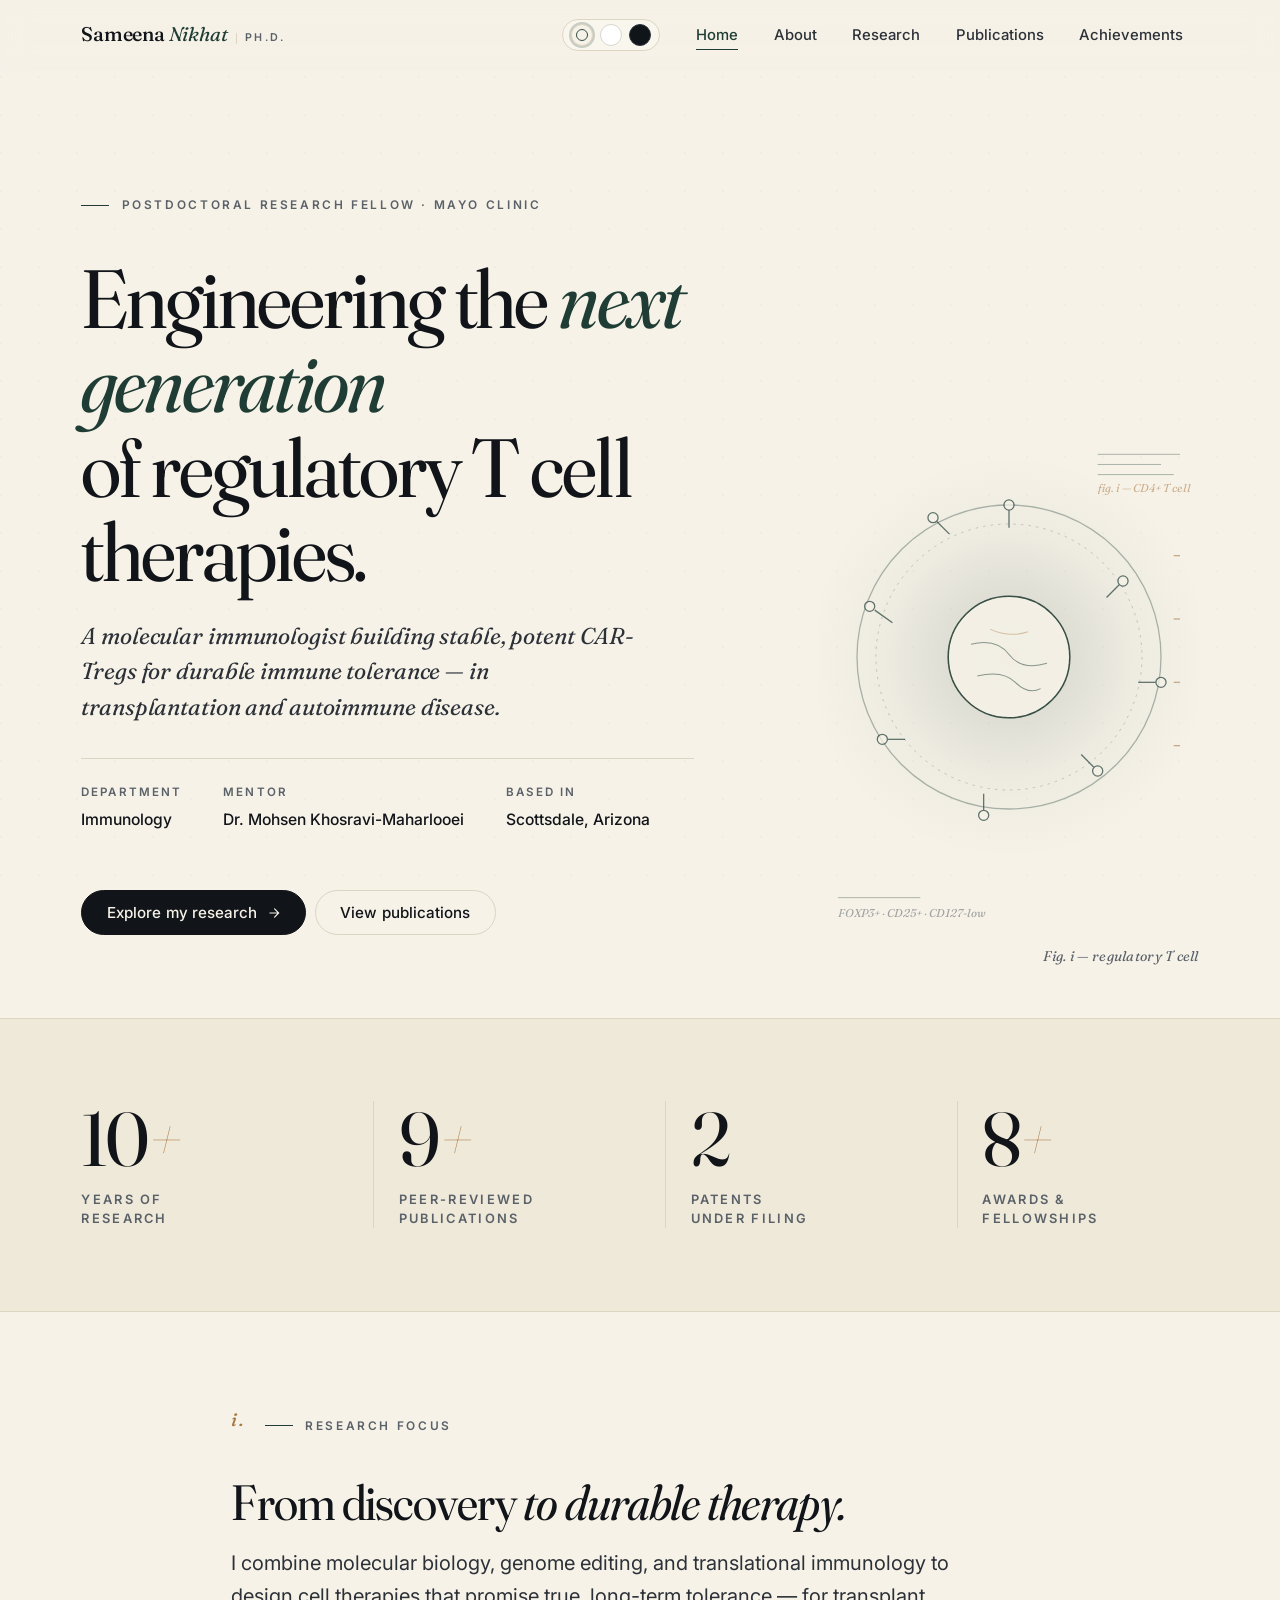
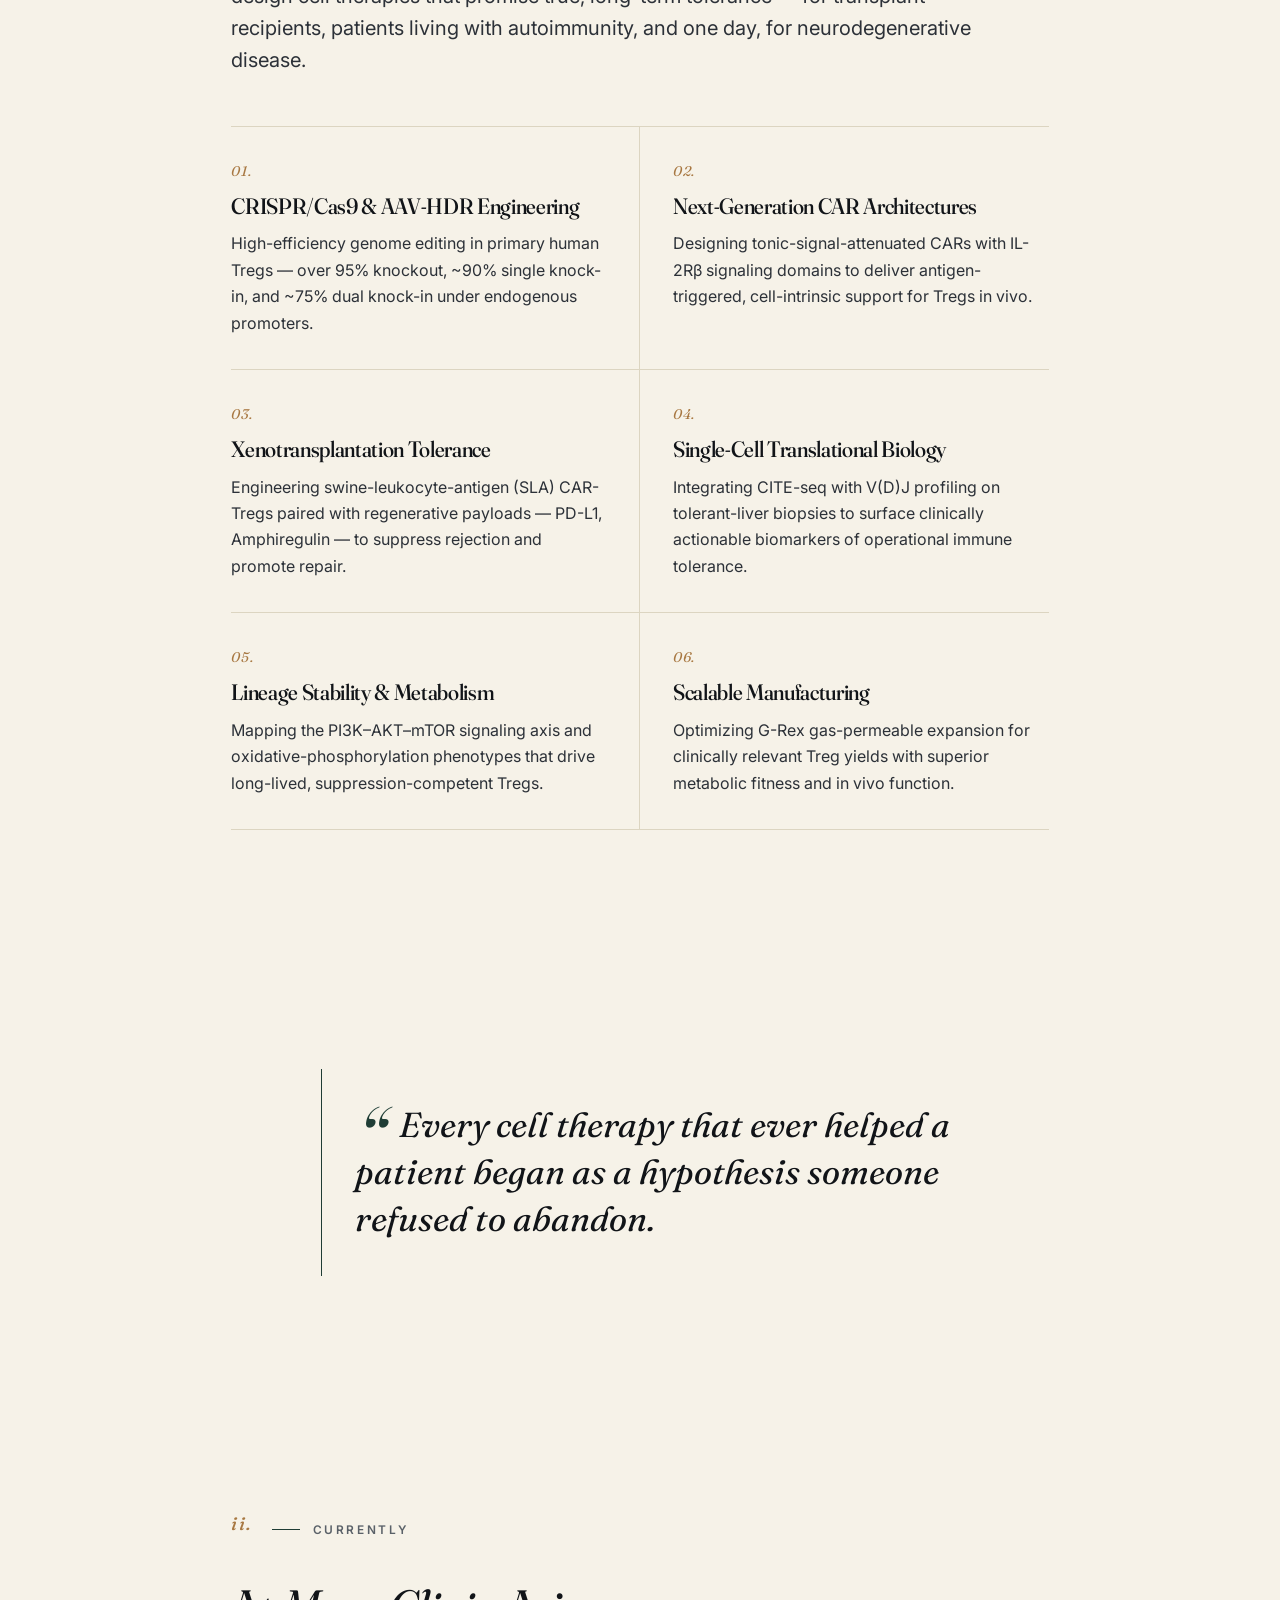
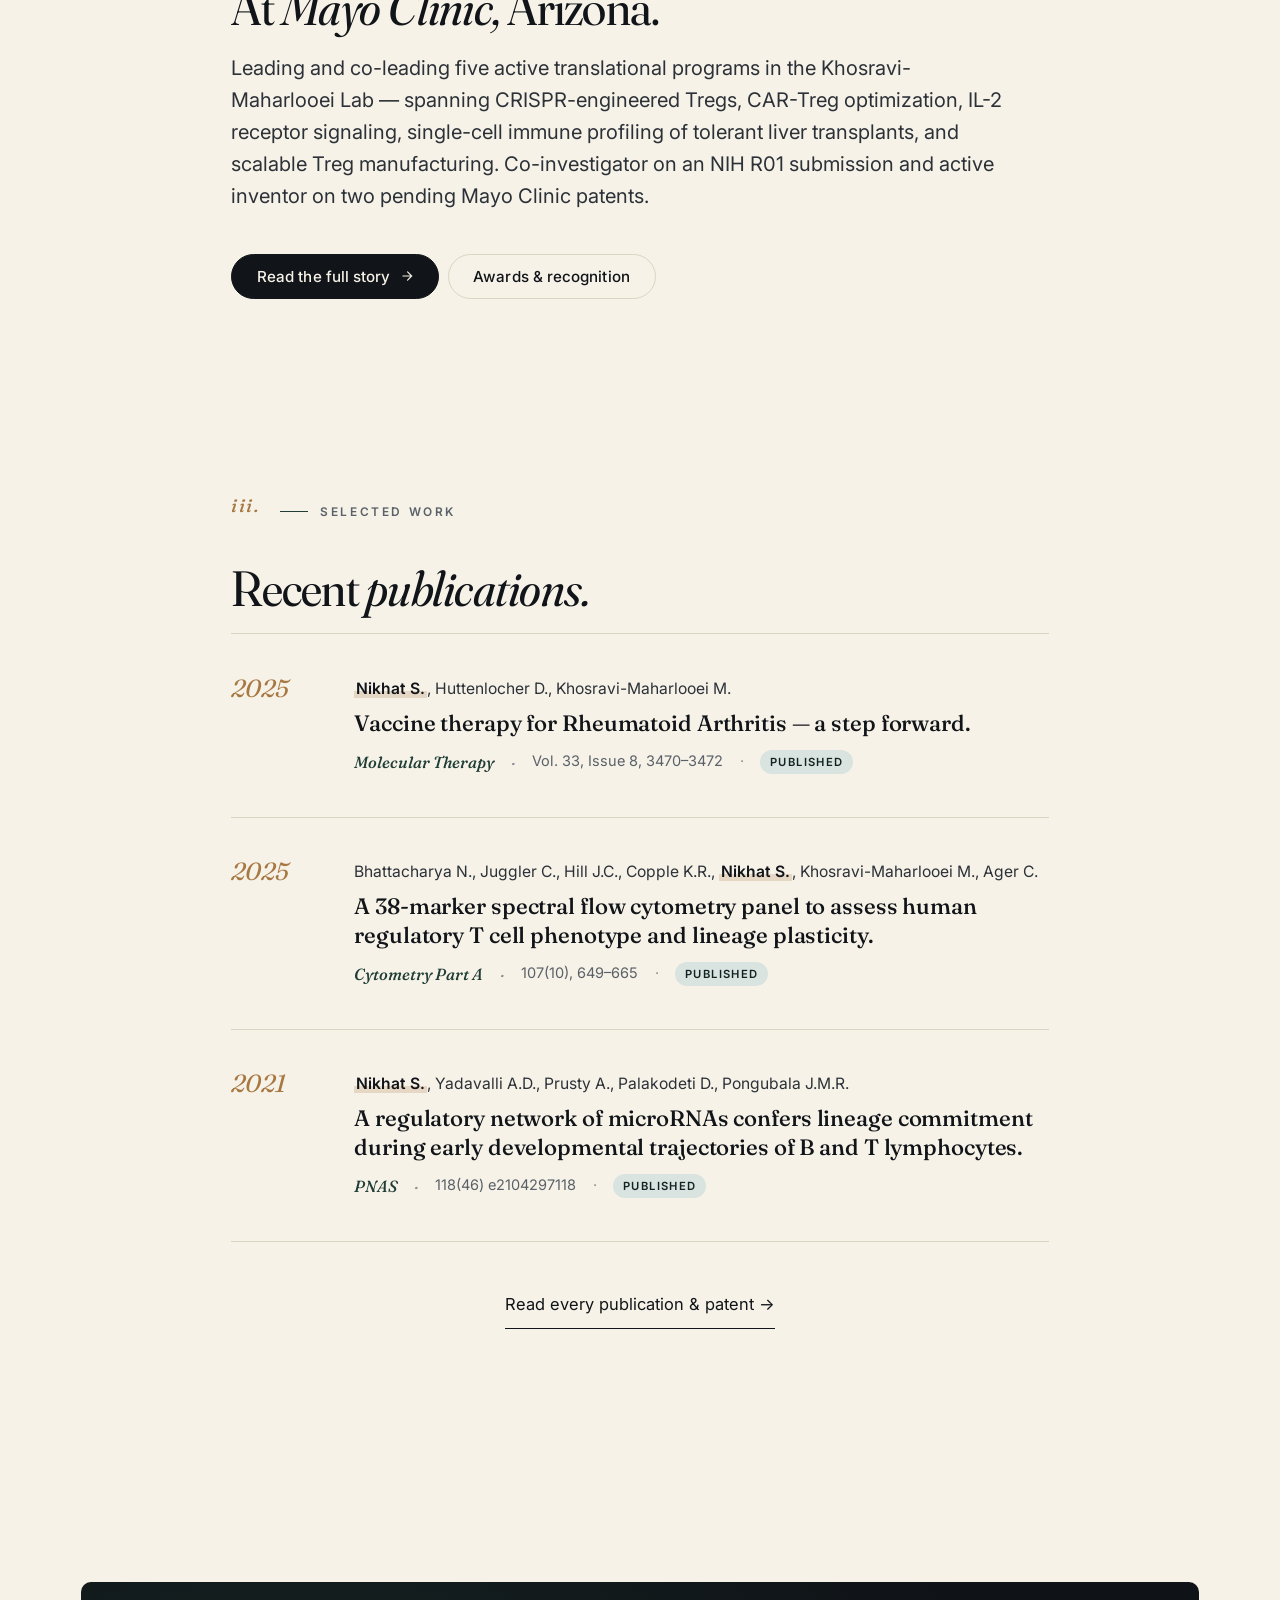
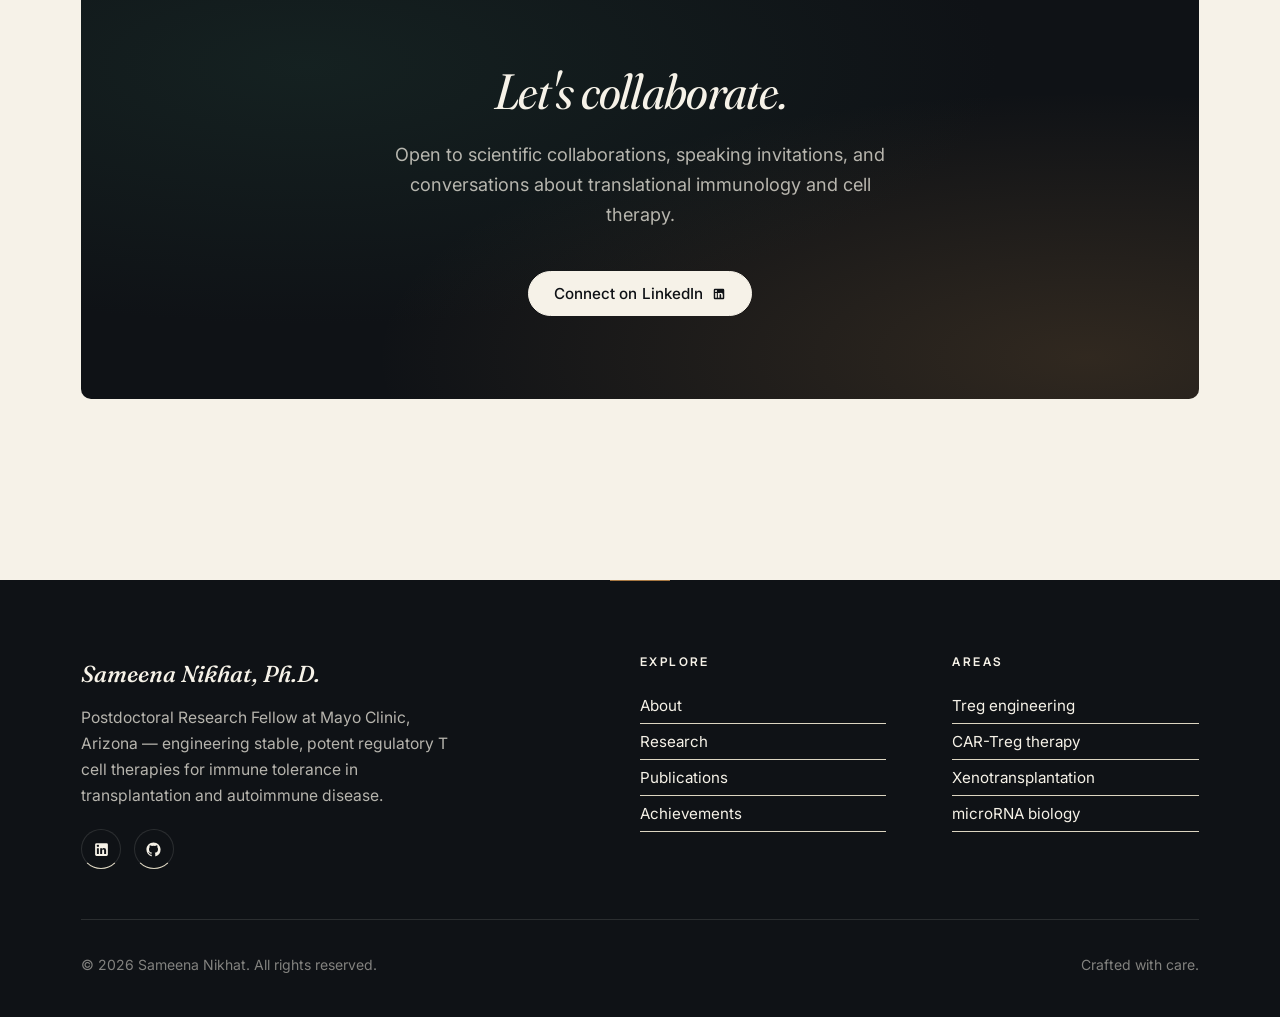
==== commit 118f89e8: "Add three-theme system: cream, snow, dark A discreet 3-swatch switcher in the nav lets visitors choo" ====
--- a/index.html
+++ b/index.html
@@ -14,6 +14,7 @@
     <link rel="preconnect" href="https://fonts.googleapis.com" />
     <link rel="preconnect" href="https://fonts.gstatic.com" crossorigin />
     <link href="https://fonts.googleapis.com/css2?family=Fraunces:ital,opsz,wght,SOFT@0,9..144,300..600,0..100;1,9..144,300..600,0..100&family=Inter:wght@400;500;600;700&display=swap" rel="stylesheet" />
+    <script>(function(){try{var t=localStorage.getItem('profile-theme');var ok=['cream','snow','dark'];if(t&&ok.indexOf(t)>=0){document.documentElement.dataset.theme=t;return;}document.documentElement.dataset.theme=window.matchMedia('(prefers-color-scheme: dark)').matches?'dark':'cream';}catch(e){document.documentElement.dataset.theme='cream';}})();</script>
     <link rel="stylesheet" href="assets/css/styles.css" />
     <link rel="icon" type="image/svg+xml" href="data:image/svg+xml,%3Csvg xmlns='http://www.w3.org/2000/svg' viewBox='0 0 100 100'%3E%3Crect width='100' height='100' rx='22' fill='%231f3d35'/%3E%3Ctext x='50' y='66' font-family='Georgia, serif' font-size='44' font-style='italic' fill='%23f6f2e8' text-anchor='middle' font-weight='500'%3Esn%3C/text%3E%3C/svg%3E" />
 </head>
@@ -24,6 +25,11 @@
                 <span>Sameena <em>Nikhat</em></span>
                 <span class="brand-mono">Ph.D.</span>
             </a>
+            <div class="theme-switch" role="group" aria-label="Color theme">
+                <button type="button" data-theme-set="cream" aria-label="Cream theme" title="Cream"></button>
+                <button type="button" data-theme-set="snow" aria-label="Snow theme" title="Snow (white)"></button>
+                <button type="button" data-theme-set="dark" aria-label="Dark theme" title="Dark"></button>
+            </div>
             <button class="nav-toggle" aria-label="Toggle navigation" aria-expanded="false">
                 <svg viewBox="0 0 24 24" fill="none" stroke="currentColor" stroke-width="1.8" stroke-linecap="round"><line x1="3" y1="7" x2="21" y2="7"/><line x1="3" y1="13" x2="21" y2="13"/><line x1="3" y1="19" x2="21" y2="19"/></svg>
             </button>
--- a/assets/css/styles.css
+++ b/assets/css/styles.css
@@ -4,7 +4,9 @@
    ============================================================= */
 
 :root {
-    /* Palette — warm parchment with deep ink and a single accent */
+    color-scheme: light;
+
+    /* Cream — warm parchment (default) */
     --paper: #f6f2e8;
     --paper-deep: #efe9da;
     --paper-elev: #fbf8f0;
@@ -21,6 +23,11 @@
     --gilt: #a87842;            /* copper-gold for accents */
     --gilt-soft: #ead9bf;
 
+    --pattern: rgba(17, 20, 24, 0.025);
+    --pattern-strength: 1;
+    --selection-bg: var(--accent);
+    --selection-fg: var(--paper);
+
     --font-display: "Fraunces", "Cormorant Garamond", Georgia, serif;
     --font-body: "Inter", -apple-system, BlinkMacSystemFont, "Segoe UI", Roboto, sans-serif;
 
@@ -34,6 +41,81 @@
     --reading-width: 720px;
 
     --t: 280ms cubic-bezier(0.22, 0.61, 0.36, 1);
+}
+
+/* Snow — clean white */
+:root[data-theme="snow"] {
+    color-scheme: light;
+    --paper: #ffffff;
+    --paper-deep: #f6f5f1;
+    --paper-elev: #fafaf8;
+    --ink: #0d1014;
+    --ink-soft: #2d323a;
+    --ink-mute: #5a616a;
+    --ink-faint: #8e949c;
+    --rule: #e7e4dc;
+    --rule-soft: #efece5;
+
+    --accent: #1f3d35;
+    --accent-soft: #d8e3df;
+    --accent-deep: #112320;
+    --gilt: #a87842;
+    --gilt-soft: #ecd9bd;
+
+    --pattern: rgba(13, 16, 20, 0.018);
+    --selection-bg: var(--accent);
+    --selection-fg: #ffffff;
+}
+
+/* Dark — rich graphite */
+:root[data-theme="dark"] {
+    color-scheme: dark;
+    --paper: #10151a;
+    --paper-deep: #161c22;
+    --paper-elev: #1d242b;
+    --ink: #ece6d2;
+    --ink-soft: #c5beac;
+    --ink-mute: #9a9484;
+    --ink-faint: #6a6557;
+    --rule: #2a323a;
+    --rule-soft: #1f252c;
+
+    --accent: #8fc1ad;          /* lighter sage for contrast */
+    --accent-soft: #1c2e2a;
+    --accent-deep: #aed4c2;
+    --gilt: #d4a76a;            /* warmer gold on dark */
+    --gilt-soft: #3a2d1c;
+
+    --pattern: rgba(236, 230, 210, 0.035);
+    --selection-bg: var(--gilt);
+    --selection-fg: var(--paper);
+}
+
+/* Semantic surface tokens — CTA & footer "anchor" sections */
+:root {
+    --surface-inverse-bg: #0f1216;
+    --surface-inverse-fg: #f6f2e8;
+    --surface-inverse-fg-soft: rgba(246, 242, 232, 0.72);
+    --surface-inverse-rule: rgba(246, 242, 232, 0.12);
+}
+
+:root[data-theme="snow"] {
+    --surface-inverse-bg: #0d1014;
+    --surface-inverse-fg: #ffffff;
+    --surface-inverse-fg-soft: rgba(255, 255, 255, 0.74);
+    --surface-inverse-rule: rgba(255, 255, 255, 0.14);
+}
+
+:root[data-theme="dark"] {
+    --surface-inverse-bg: #060a0e;
+    --surface-inverse-fg: #ece6d2;
+    --surface-inverse-fg-soft: rgba(236, 230, 210, 0.7);
+    --surface-inverse-rule: rgba(236, 230, 210, 0.12);
+}
+
+/* Theme transition for smooth swap */
+:root {
+    --theme-transition: background-color 280ms ease, color 280ms ease, border-color 280ms ease;
 }
 
 * { box-sizing: border-box; margin: 0; padding: 0; }
@@ -54,14 +136,15 @@
     text-rendering: optimizeLegibility;
     overflow-x: hidden;
     background-image:
-        radial-gradient(circle at 1px 1px, rgba(17, 20, 24, 0.025) 1px, transparent 0);
+        radial-gradient(circle at 1px 1px, var(--pattern) 1px, transparent 0);
     background-size: 38px 38px;
     background-attachment: fixed;
+    transition: var(--theme-transition);
 }
 
 ::selection {
-    background: var(--accent);
-    color: var(--paper);
+    background: var(--selection-bg);
+    color: var(--selection-fg);
 }
 
 a {
@@ -255,7 +338,7 @@
     position: sticky;
     top: 0;
     z-index: 50;
-    background: rgba(246, 242, 232, 0.86);
+    background: color-mix(in srgb, var(--paper) 86%, transparent);
     backdrop-filter: saturate(180%) blur(14px);
     -webkit-backdrop-filter: saturate(180%) blur(14px);
     border-bottom: 1px solid transparent;
@@ -272,9 +355,10 @@
     padding: 1.15rem 2.5rem;
     display: flex;
     align-items: center;
-    justify-content: space-between;
-    gap: 1.5rem;
-}
+    gap: 1.25rem;
+}
+
+.nav-inner .brand { margin-right: auto; }
 
 .brand {
     font-family: var(--font-display);
@@ -1058,8 +1142,8 @@
 
 /* =========== CTA =========== */
 .cta {
-    background: var(--ink);
-    color: var(--paper);
+    background: var(--surface-inverse-bg);
+    color: var(--surface-inverse-fg);
     padding: 5rem 3rem;
     text-align: center;
     margin: 4rem 0 0;
@@ -1073,13 +1157,13 @@
     position: absolute;
     inset: 0;
     background:
-        radial-gradient(ellipse at 20% 20%, rgba(31, 61, 53, 0.5), transparent 55%),
-        radial-gradient(ellipse at 90% 90%, rgba(168, 120, 66, 0.18), transparent 50%);
+        radial-gradient(ellipse at 20% 20%, color-mix(in srgb, var(--accent) 35%, transparent), transparent 55%),
+        radial-gradient(ellipse at 90% 90%, color-mix(in srgb, var(--gilt) 22%, transparent), transparent 50%);
     pointer-events: none;
 }
 
 .cta h2 {
-    color: var(--paper);
+    color: var(--surface-inverse-fg);
     margin-bottom: 1.25rem;
     position: relative;
     font-style: italic;
@@ -1089,7 +1173,7 @@
 }
 
 .cta p {
-    color: rgba(246, 242, 232, 0.78);
+    color: var(--surface-inverse-fg-soft);
     font-size: 1.1rem;
     max-width: 48ch;
     margin: 0 auto 2.5rem;
@@ -1097,22 +1181,22 @@
 }
 
 .cta .btn-primary {
-    background: var(--paper);
-    color: var(--ink);
-    border-color: var(--paper);
+    background: var(--surface-inverse-fg);
+    color: var(--surface-inverse-bg);
+    border-color: var(--surface-inverse-fg);
     position: relative;
 }
 
 .cta .btn-primary:hover {
     background: var(--gilt);
-    color: var(--paper);
+    color: var(--surface-inverse-bg);
     border-color: var(--gilt);
 }
 
 /* =========== Footer =========== */
 footer {
-    background: var(--ink);
-    color: rgba(246, 242, 232, 0.7);
+    background: var(--surface-inverse-bg);
+    color: var(--surface-inverse-fg-soft);
     padding: 4.5rem 0 2.5rem;
     margin-top: 5rem;
     position: relative;
@@ -1137,7 +1221,7 @@
 }
 
 footer h4 {
-    color: var(--paper);
+    color: var(--surface-inverse-fg);
     margin-bottom: 1.25rem;
     font-size: 0.72rem;
     text-transform: uppercase;
@@ -1147,13 +1231,13 @@
 }
 
 footer p {
-    color: rgba(246, 242, 232, 0.65);
+    color: var(--surface-inverse-fg-soft);
     font-size: 0.95rem;
     max-width: 38ch;
 }
 
 footer a {
-    color: rgba(246, 242, 232, 0.85);
+    color: var(--surface-inverse-fg);
     font-size: 0.92rem;
     display: block;
     padding: 0.3rem 0;
@@ -1165,7 +1249,7 @@
 .footer-brand {
     font-family: var(--font-display);
     font-size: 1.4rem;
-    color: var(--paper);
+    color: var(--surface-inverse-fg);
     margin-bottom: 0.75rem;
     font-style: italic;
     font-weight: 500;
@@ -1173,13 +1257,13 @@
 
 .footer-bottom {
     padding-top: 2rem;
-    border-top: 1px solid rgba(246, 242, 232, 0.1);
+    border-top: 1px solid var(--surface-inverse-rule);
     display: flex;
     justify-content: space-between;
     flex-wrap: wrap;
     gap: 1rem;
     font-size: 0.85rem;
-    color: rgba(246, 242, 232, 0.5);
+    color: color-mix(in srgb, var(--surface-inverse-fg) 50%, transparent);
 }
 
 .social-row {
@@ -1194,10 +1278,10 @@
     height: 40px;
     border-radius: 50%;
     background: transparent;
-    border: 1px solid rgba(246, 242, 232, 0.18);
+    border: 1px solid var(--surface-inverse-rule);
     align-items: center;
     justify-content: center;
-    color: rgba(246, 242, 232, 0.85);
+    color: var(--surface-inverse-fg);
     padding: 0;
     transition: all var(--t);
 }
@@ -1205,7 +1289,7 @@
 .social-row a:hover {
     background: var(--gilt);
     border-color: var(--gilt);
-    color: var(--ink);
+    color: var(--surface-inverse-bg);
     transform: translateY(-2px);
 }
 
@@ -1290,6 +1374,11 @@
     }
 
     .nav-toggle { display: block; }
+
+    .theme-switch {
+        margin-left: auto;
+        margin-right: 0.5rem;
+    }
 
     .nav-links {
         position: absolute;
@@ -1344,6 +1433,68 @@
     .brand .brand-mono { display: none; }
 }
 
+/* =========== Theme switcher =========== */
+.theme-switch {
+    display: inline-flex;
+    align-items: center;
+    gap: 0.4rem;
+    padding: 0.25rem 0.5rem;
+    border-radius: 999px;
+    background: color-mix(in srgb, var(--paper-elev) 60%, transparent);
+    border: 1px solid var(--rule);
+}
+
+.theme-switch button {
+    width: 22px;
+    height: 22px;
+    border-radius: 50%;
+    border: 1.5px solid var(--rule);
+    padding: 0;
+    cursor: pointer;
+    background: var(--paper);
+    position: relative;
+    transition: transform var(--t), border-color var(--t), box-shadow var(--t);
+    display: inline-flex;
+    align-items: center;
+    justify-content: center;
+}
+
+.theme-switch button:hover {
+    transform: scale(1.1);
+}
+
+.theme-switch button.active {
+    border-color: var(--accent);
+    box-shadow: 0 0 0 2px color-mix(in srgb, var(--accent) 22%, transparent);
+}
+
+.theme-switch button[data-theme-set="cream"] {
+    background: #f6f2e8;
+    border-color: #dcd5c1;
+}
+
+.theme-switch button[data-theme-set="snow"] {
+    background: #ffffff;
+    border-color: #d8d6cd;
+}
+
+.theme-switch button[data-theme-set="dark"] {
+    background: #10151a;
+    border-color: #2a323a;
+}
+
+.theme-switch button.active::after {
+    content: "";
+    position: absolute;
+    inset: 4px;
+    border-radius: 50%;
+    border: 1.5px solid color-mix(in srgb, var(--accent) 90%, transparent);
+}
+
+.theme-switch button[data-theme-set="dark"].active::after {
+    border-color: var(--gilt);
+}
+
 @media (prefers-reduced-motion: reduce) {
     *, *::before, *::after {
         animation-duration: 0.01ms !important;
